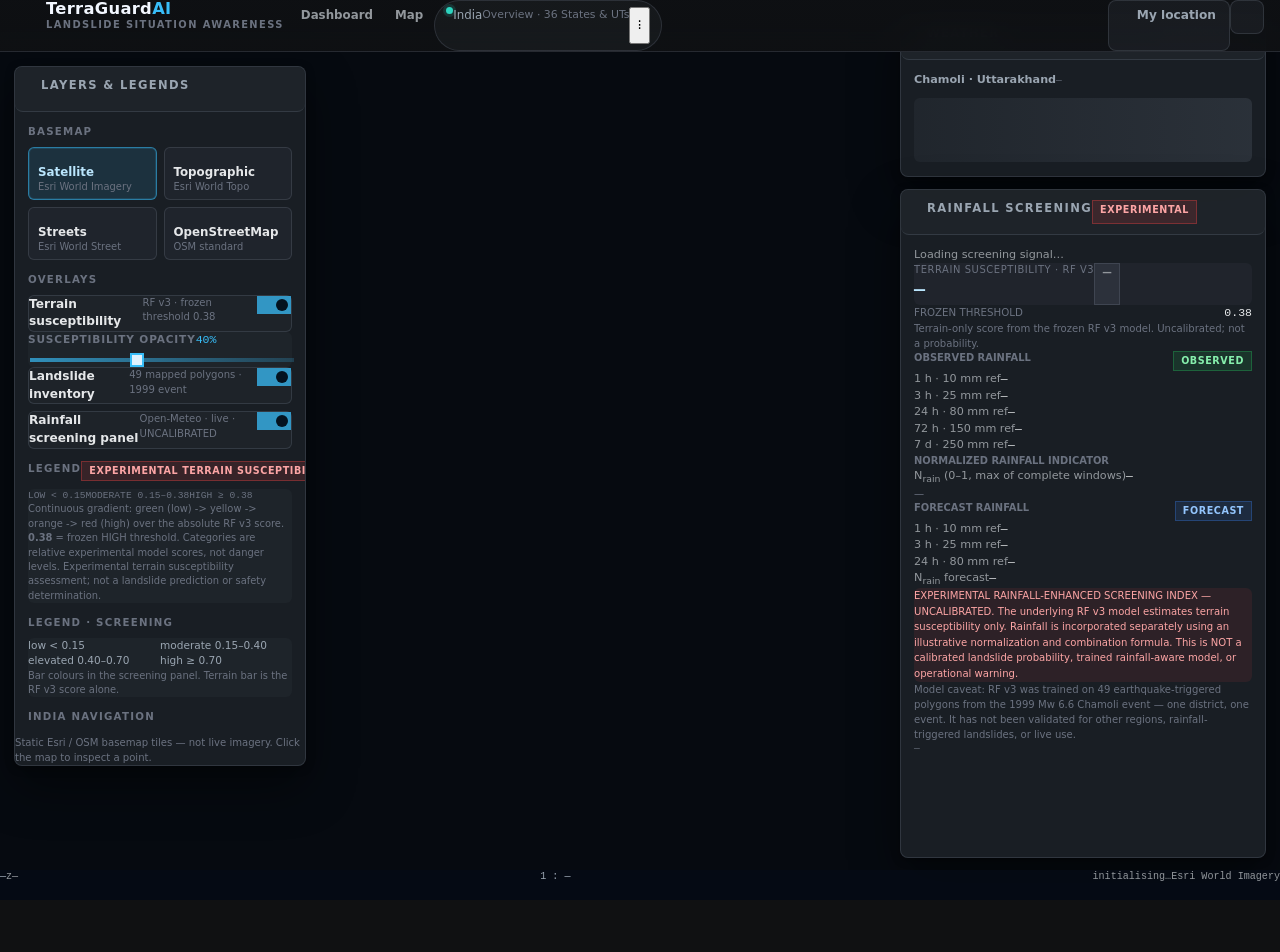
==== public/map.html @ bb1d1cc6 "Initial TerraGuardAI release" ====
<!DOCTYPE html>
<html lang="en">
<head>
  <meta charset="UTF-8">
  <meta name="viewport" content="width=device-width, initial-scale=1.0">
  <meta name="theme-color" content="#060b14">
  <title>TerraGuardAI — Map</title>
  <link rel="icon" href="data:image/svg+xml,%3Csvg xmlns='http://www.w3.org/2000/svg' viewBox='0 0 64 64'%3E%3Crect width='64' height='64' rx='14' fill='%23060b14'/%3E%3Cpath d='M10 46 L26 20 L36 36 L42 27 L54 46 Z' fill='%2338bdf8'/%3E%3Cpath d='M26 20 L30 27 L22 27 Z' fill='%23e8eef8'/%3E%3C/svg%3E">
  <link rel="stylesheet" href="assets/leaflet.css">
  <link rel="stylesheet" href="assets/terraguard.css">
</head>
<body data-page="map">

<div id="app">

  <!-- ══ Top navigation ═══════════════════════════════════════════════════ -->
  <header class="topbar">
    <a class="brand" href="/" aria-label="TerraGuardAI home">
      <svg class="brand-mark" style="color:#38bdf8" aria-hidden="true"><use href="#i-logo"/></svg>
      <span class="brand-text">
        <span class="brand-name">TerraGuard<em>AI</em></span>
        <span class="brand-sub">Landslide situation awareness</span>
      </span>
    </a>

    <nav class="mainnav" aria-label="Primary">
      <a class="navlink" data-nav="dashboard" href="/">Dashboard</a>
      <a class="navlink" data-nav="map" href="/map.html">Map</a>
    </nav>

    <div class="area-chip" title="Current study area" id="areaChip">
      <span class="dot"></span>
      <span id="areaChipLabel">India</span>
      <span class="chip-sub" id="areaChipSub">Overview · 36 States & UTs</span>
      <button class="area-chip-toggle" aria-label="Switch between India overview and Chamoli view">⁝</button>
    </div>

    <span class="topbar-spacer"></span>

    <div class="topbar-actions">
      <button class="btn" id="btnLocate" type="button" title="Center the map on your device location">
        <svg aria-hidden="true"><use href="#i-locate"/></svg><span class="txt">My location</span>
      </button>
      <button class="btn btn-icon" id="btnFullscreen" type="button" title="Toggle fullscreen" aria-label="Toggle fullscreen">
        <svg id="fsIcon" aria-hidden="true"><use href="#i-expand"/></svg>
      </button>
    </div>
  </header>

  <!-- ══ Mobile sheet toggles ══════════════════════════════════════════════ -->
  <div class="mobilebar" role="toolbar" aria-label="Panels">
    <button class="btn" type="button" data-sheet="layers">
      <svg aria-hidden="true"><use href="#i-layers"/></svg> Layers
    </button>
    <button class="btn" type="button" data-sheet="info">
      <svg aria-hidden="true"><use href="#i-cloud"/></svg> Weather & screening
    </button>
  </div>

  <!-- ══ Map stage ═══════════════════════════════════════════════════════ -->
  <main class="map-shell">
    <div id="map" style="width: 100%; height: 100vh !important; min-height: 500px !important; background: #060a10;" role="application" aria-label="Interactive landslide susceptibility map"></div>
    <div class="scrim" id="scrim"></div>

    <!-- ── Left panel: layers, basemaps, legends ─────────────────────── -->
    <aside class="panel panel-left" id="panelLayers" aria-label="Map layers and legends">
      <div class="panel-head">
        <h2><svg aria-hidden="true"><use href="#i-layers"/></svg> Layers & Legends</h2>
        <button class="collapse-btn" type="button" data-collapse="panelLayers" aria-label="Collapse layers panel">
          <svg aria-hidden="true"><use href="#i-chevron"/></svg>
        </button>
      </div>
      <div class="panel-body">

        <section class="section">
          <div class="section-title">Basemap</div>
          <div class="bm-grid" id="bmGrid">
            <button class="bm-btn active" type="button" data-bm="satellite">
              <span class="bm-swatch bm-sat"></span>
              <strong>Satellite</strong><span>Esri World Imagery</span>
            </button>
            <button class="bm-btn" type="button" data-bm="topo">
              <span class="bm-swatch bm-topo"></span>
              <strong>Topographic</strong><span>Esri World Topo</span>
            </button>
            <button class="bm-btn" type="button" data-bm="streets">
              <span class="bm-swatch bm-street"></span>
              <strong>Streets</strong><span>Esri World Street</span>
            </button>
            <button class="bm-btn" type="button" data-bm="osm">
              <span class="bm-swatch bm-osm"></span>
              <strong>OpenStreetMap</strong><span>OSM standard</span>
            </button>
          </div>
        </section>

        <section class="section">
          <div class="section-title">Overlays</div>

          <label class="switch-row" for="tglSusceptibility">
            <span class="sw-text">
              <span class="sw-title">Terrain susceptibility</span>
              <span class="sw-sub">RF v3 · frozen threshold 0.38</span>
            </span>
            <span class="switch">
              <input type="checkbox" id="tglSusceptibility" checked>
              <span class="track"></span>
            </span>
          </label>

          <div class="slider-row">
            <div class="slider-top">
              <label for="opacityRange">Susceptibility opacity</label>
              <output id="opacityOut" for="opacityRange">40%</output>
            </div>
            <input type="range" id="opacityRange" min="0" max="100" step="1" value="40" aria-label="Susceptibility overlay opacity">
          </div>

          <label class="switch-row" for="tglInventory">
            <span class="sw-text">
              <span class="sw-title">Landslide inventory</span>
              <span class="sw-sub">49 mapped polygons · 1999 event</span>
            </span>
            <span class="switch">
              <input type="checkbox" id="tglInventory" checked>
              <span class="track"></span>
            </span>
          </label>

          <label class="switch-row" for="tglScreening">
            <span class="sw-text">
              <span class="sw-title">Rainfall screening panel</span>
              <span class="sw-sub">Open-Meteo · live · UNCALIBRATED</span>
            </span>
            <span class="switch">
              <input type="checkbox" id="tglScreening" checked>
              <span class="track"></span>
            </span>
          </label>
        </section>

        <section class="section">
          <div class="section-title">Legend <span class="tag tag-warn">EXPERIMENTAL TERRAIN SUSCEPTIBILITY</span></div>
          <div class="legend">
            <div class="legend-bar" aria-hidden="true"></div>
            <div class="legend-ticks"><span>LOW < 0.15</span><span>MODERATE 0.15&ndash;0.38</span><span>HIGH &ge; 0.38</span></div>
            <div class="legend-note">
              Continuous gradient: green (low) -> yellow -> orange -> red (high) over the absolute RF v3 score.
              <strong>0.38</strong> = frozen HIGH threshold. Categories are relative experimental model scores, not danger levels.
              Experimental terrain susceptibility assessment; not a landslide prediction or safety determination.
            </div>
          </div>
        </section>

        <section class="section">
          <div class="section-title">Legend · screening</div>
          <div class="legend">
            <div class="legend-swatches">
              <span><i class="sw sw-low"></i> low < 0.15</span>
              <span><i class="sw sw-mod"></i> moderate 0.15–0.40</span>
              <span><i class="sw sw-elev"></i> elevated 0.40–0.70</span>
              <span><i class="sw sw-high"></i> high &ge; 0.70</span>
            </div>
            <div class="legend-note">Bar colours in the screening panel. Terrain bar is the RF v3 score alone.</div>
          </div>
        </section>

        <section class="section" id="stateNavSection">
          <div class="section-title">India navigation</div>
          <div class="state-buttons">
            <button class="state-btn active" data-state="india" title="India overview">India</button>
            <button class="state-btn" data-state="maharashtra" title="Maharashtra">Maharashtra</button>
            <button class="state-btn" data-state="gujarat" title="Gujarat">Gujarat</button>
            <button class="state-btn" data-state="rajasthan" title="Rajasthan">Rajasthan</button>
            <button class="state-btn" data-state="uttarpradesh" title="Uttar Pradesh">UP</button>
            <button class="state-btn" data-state="chamoli" title="Chamoli · Chamoli">Chamoli</button>
          </div>
          <div class="state-note">RF v3 model: Chamoli District AOI only. India map view shown; susceptibility not assessed outside Chamoli.</div>
        </div>

        <div class="scr-note" style="margin-top:12px;">
          Static Esri / OSM basemap tiles — not live imagery. Click the map to inspect a point.
        </div>
      </div>
    </aside>

    <!-- ── Right stack: weather + screening ──────────────────────────── -->
    <div class="right-stack" id="rightStack">

      <aside class="panel panel-weather" id="panelWeather" aria-label="Weather">
        <div class="panel-head">
          <h2><svg aria-hidden="true"><use href="#i-cloud"/></svg> Weather</h2>
          <span class="head-src" id="wxHeadSrc">Open-Meteo</span>
          <button class="collapse-btn" type="button" data-collapse="panelWeather" aria-label="Collapse weather panel">
            <svg aria-hidden="true"><use href="#i-chevron"/></svg>
          </button>
        </div>
        <div class="panel-body" id="weatherBody">
          <div class="wx-place">
            <strong id="wxPlaceLabel">Chamoli · Uttarakhand</strong>
            <span class="upd" id="wxUpdated">—</span>
          </div>

          <div id="wxLoading">
            <div class="wx-skel" style="margin-top:10px"></div>
            <div class="wx-skel" style="height:64px"></div>
          </div>

          <div id="wxContent" hidden>
            <div class="wx-current">
              <div class="wx-icon" id="wxIcon" aria-hidden="true">◌</div>
              <div class="wx-temp"><span class="val" id="wxTemp">—</span><span class="unit">°C</span></div>
              <div class="wx-meta">
                <div class="wx-cond" id="wxCondition">—</div>
                <div class="wx-feels" id="wxFeels">Feels like —</div>
              </div>
            </div>

            <div class="wx-grid">
              <div class="wx-stat"><div class="k">Humidity</div><div class="v"><span id="wxHumidity">—</span><small>%</small></div></div>
              <div class="wx-stat"><div class="k">Wind</div><div class="v"><span id="wxWind">—</span><small>km/h</small></div></div>
              <div class="wx-stat"><div class="k">Precipitation</div><div class="v"><span id="wxPrecip">—</span><small>mm</small></div></div>
              <div class="wx-stat"><div class="k">Wind gusts</div><div class="v"><span id="wxGust">—</span><small>km/h</small></div></div>
            </div>

            <div class="wx-tabs" role="tablist" aria-label="Forecast views">
              <button class="wx-tab active" type="button" data-wxtab="hourly" role="tab" aria-selected="true">Hourly</button>
              <button class="wx-tab" type="button" data-wxtab="daily" role="tab" aria-selected="false">7-day</button>
              <span class="tag tag-fct" style="margin-left:auto">FORECAST</span>
            </div>

            <div id="wxHourlyWrap">
              <div class="wx-hourly" id="wxHourly"><div class="wx-msg">—</div></div>
            </div>
            <div id="wxDailyWrap" hidden>
              <div class="wx-daily" id="wxDaily"><div class="wx-msg">—</div></div>
            </div>

            <div class="wx-msg" style="margin-top:8px;">
              Model values from Open-Meteo · point forecast, not observed rainfall.
            </div>
          </div>

          <div class="wx-error" id="wxError" hidden>
            <span id="wxErrorMsg">Weather unavailable.</span>
            <button class="btn" type="button" id="btnRetryWeather" style="margin-top:7px;">Retry</button>
          </div>
        </div>
      </aside>

      <aside class="panel panel-screening" id="panelScreening" aria-label="Rainfall-enhanced screening">
        <div class="panel-head">
          <h2><svg aria-hidden="true"><use href="#i-rain"/></svg> Rainfall Screening</h2>
          <span class="tag tag-warn">EXPERIMENTAL</span>
          <button class="collapse-btn" type="button" data-collapse="panelScreening" aria-label="Collapse screening panel">
            <svg aria-hidden="true"><use href="#i-chevron"/></svg>
          </button>
        </div>
        <div class="panel-body" id="scrPanelBody">

          <div class="scr-loading" id="scrLoading">Loading screening signal…</div>
          <div class="scr-error" id="scrError" hidden></div>

          <div id="scrBody" hidden>
            <div class="scr-combined">
              <div class="top">
                <div class="cap">Combined screening index</div>
                <div class="big" id="scrCombined">—</div>
              </div>
              <div style="text-align:right">
                <div class="scr-kv"><span class="k">α (alpha)</span><span class="v" id="scrAlpha">1.0</span></div>
                <div class="sub">0–1 · UNCALIBRATED</div>
              </div>
            </div>
            <div class="bar"><span id="scrCombinedBar" style="background:linear-gradient(90deg,#fb923c,#ef4444)"></span></div>
            <div class="scr-note" id="scrFormula">S = clamp₀₁( P_terrain × (1 + α × N_rain) )</div>
          </div>

          <div class="scr-terrain">
            <div>
              <div class="lbl">Terrain susceptibility · RF v3</div>
              <div class="big" id="scrTerrain">—</div>
            </div>
            <span class="tag tag-muted class" id="scrTerrainClass">—</span>
          </div>
          <div class="bar"><span id="scrTerrainBar" style="background:linear-gradient(90deg,#38bdf8,#0ea5e9)"></span></div>
          <div class="scr-kv"><span class="k">Frozen threshold</span><span class="v" id="scrThreshold">0.38</span></div>
          <div class="scr-note">Terrain-only score from the frozen RF v3 model. Uncalibrated; not a probability.</div>

          <div class="scr-sec">
            <div class="scr-sec-head">Observed rainfall <span class="tag tag-obs">OBSERVED</span></div>
            <div class="scr-row"><span class="lbl">1 h · <span id="scrObs1hR">10</span> mm ref</span><span class="val" id="scrObs1h">—</span></div>
            <div class="scr-row"><span class="lbl">3 h · <span id="scrObs3hR">25</span> mm ref</span><span class="val" id="scrObs3h">—</span></div>
            <div class="scr-row"><span class="lbl">24 h · <span id="scrObs24hR">80</span> mm ref</span><span class="val" id="scrObs24h">—</span></div>
            <div class="scr-row"><span class="lbl">72 h · <span id="scrObs72hR">150</span> mm ref</span><span class="val" id="scrObs72h">—</span></div>
            <div class="scr-row"><span class="lbl">7 d · <span id="scrObs7dR">250</span> mm ref</span><span class="val" id="scrObs7d">—</span></div>
          </div>

          <div class="scr-sec">
            <div class="scr-sec-head">Normalized rainfall indicator</div>
            <div class="scr-row"><span class="lbl">N<sub>rain</sub> (0–1, max of complete windows)</span><span class="val" id="scrNRain">—</span></div>
            <div class="bar"><span id="scrNRainBar" style="background:#38bdf8"></span></div>
            <div class="scr-note" id="scrRainNote">—</div>
          </div>

          <div class="scr-sec">
            <div class="scr-sec-head">Forecast rainfall <span class="tag tag-fct">FORECAST</span></div>
            <div class="scr-row"><span class="lbl">1 h · <span id="scrFct1hR">10</span> mm ref</span><span class="val" id="scrFct1h">—</span></div>
            <div class="scr-row"><span class="lbl">3 h · <span id="scrFct3hR">25</span> mm ref</span><span class="val" id="scrFct3h">—</span></div>
            <div class="scr-row"><span class="lbl">24 h · <span id="scrFct24hR">80</span> mm ref</span><span class="val" id="scrFct24h">—</span></div>
            <div class="scr-row"><span class="lbl">N<sub>rain</sub> forecast</span><span class="val" id="scrNFct">—</span></div>
          </div>

          <div class="scr-disclaimer" id="scrDisclaimer">
            EXPERIMENTAL RAINFALL-ENHANCED SCREENING INDEX — UNCALIBRATED.
            The underlying RF v3 model estimates terrain susceptibility only.
            Rainfall is incorporated separately using an illustrative normalization and combination formula.
            This is NOT a calibrated landslide probability, trained rainfall-aware model, or operational warning.
          </div>
          <div class="scr-note">
            Model caveat: RF v3 was trained on 49 earthquake-triggered polygons from the 1999 Mw 6.6 Chamoli event —
            one district, one event. It has not been validated for other regions, rainfall-triggered landslides, or live use.
          </div>

          <div class="scr-src" id="scrSource">—</div>
        </div>
      </aside>
    </div>

    <!-- ── Status bar ──────────────────────────────────────────────────── -->
    <footer class="statusbar" aria-label="Map status">
      <div class="sb-group">
        <span class="sb-coords" id="sbCoords">—</span>
        <span class="sb-sep"></span>
        <span id="sbZoom">z—</span>
      </div>
      <div class="sb-group grow">
        <span class="sb-sep"></span>
        <span class="sb-scale" id="sbScale">1 : —</span>
        <span class="sb-sep"></span>
      </div>
      <div class="sb-group sb-right">
        <span class="dot" id="sbStatusDot"></span>
        <span class="trunc" id="sbStatus">initialising…</span>
        <span class="sb-sep"></span>
        <span class="trunc" id="sbBasemap">Esri World Imagery</span>
      </div>
    </footer>
  </main>

  <div class="toast-wrap" id="toastWrap" aria-live="polite"></div>
</div>

<script src="assets/leaflet.js"></script>
<script src="assets/terraguard.js"></script>
</body>
</html>
---- public/assets/leaflet.css ----
/* required styles */

.leaflet-pane,
.leaflet-tile,
.leaflet-marker-icon,
.leaflet-marker-shadow,
.leaflet-tile-container,
.leaflet-pane > svg,
.leaflet-pane > canvas,
.leaflet-zoom-box,
.leaflet-image-layer,
.leaflet-layer {
	position: absolute;
	left: 0;
	top: 0;
	}
.leaflet-container {
	overflow: hidden;
	}
.leaflet-tile,
.leaflet-marker-icon,
.leaflet-marker-shadow {
	-webkit-user-select: none;
	   -moz-user-select: none;
	        user-select: none;
	  -webkit-user-drag: none;
	}
/* Prevents IE11 from highlighting tiles in blue */
.leaflet-tile::selection {
	background: transparent;
}
/* Safari renders non-retina tile on retina better with this, but Chrome is worse */
.leaflet-safari .leaflet-tile {
	image-rendering: -webkit-optimize-contrast;
	}
/* hack that prevents hw layers "stretching" when loading new tiles */
.leaflet-safari .leaflet-tile-container {
	width: 1600px;
	height: 1600px;
	-webkit-transform-origin: 0 0;
	}
.leaflet-marker-icon,
.leaflet-marker-shadow {
	display: block;
	}
/* .leaflet-container svg: reset svg max-width decleration shipped in Joomla! (joomla.org) 3.x */
/* .leaflet-container img: map is broken in FF if you have max-width: 100% on tiles */
.leaflet-container .leaflet-overlay-pane svg {
	max-width: none !important;
	max-height: none !important;
	}
.leaflet-container .leaflet-marker-pane img,
.leaflet-container .leaflet-shadow-pane img,
.leaflet-container .leaflet-tile-pane img,
.leaflet-container img.leaflet-image-layer,
.leaflet-container .leaflet-tile {
	max-width: none !important;
	max-height: none !important;
	width: auto;
	padding: 0;
	}

.leaflet-container img.leaflet-tile {
	/* See: https://bugs.chromium.org/p/chromium/issues/detail?id=600120 */
	mix-blend-mode: plus-lighter;
}

.leaflet-container.leaflet-touch-zoom {
	-ms-touch-action: pan-x pan-y;
	touch-action: pan-x pan-y;
	}
.leaflet-container.leaflet-touch-drag {
	-ms-touch-action: pinch-zoom;
	/* Fallback for FF which doesn't support pinch-zoom */
	touch-action: none;
	touch-action: pinch-zoom;
}
.leaflet-container.leaflet-touch-drag.leaflet-touch-zoom {
	-ms-touch-action: none;
	touch-action: none;
}
.leaflet-container {
	-webkit-tap-highlight-color: transparent;
}
.leaflet-container a {
	-webkit-tap-highlight-color: rgba(51, 181, 229, 0.4);
}
.leaflet-tile {
	filter: inherit;
	visibility: hidden;
	}
.leaflet-tile-loaded {
	visibility: inherit;
	}
.leaflet-zoom-box {
	width: 0;
	height: 0;
	-moz-box-sizing: border-box;
	     box-sizing: border-box;
	z-index: 800;
	}
/* workaround for https://bugzilla.mozilla.org/show_bug.cgi?id=888319 */
.leaflet-overlay-pane svg {
	-moz-user-select: none;
	}

.leaflet-pane         { z-index: 400; }

.leaflet-tile-pane    { z-index: 200; }
.leaflet-overlay-pane { z-index: 400; }
.leaflet-shadow-pane  { z-index: 500; }
.leaflet-marker-pane  { z-index: 600; }
.leaflet-tooltip-pane   { z-index: 650; }
.leaflet-popup-pane   { z-index: 700; }

.leaflet-map-pane canvas { z-index: 100; }
.leaflet-map-pane svg    { z-index: 200; }

.leaflet-vml-shape {
	width: 1px;
	height: 1px;
	}
.lvml {
	behavior: url(#default#VML);
	display: inline-block;
	position: absolute;
	}


/* control positioning */

.leaflet-control {
	position: relative;
	z-index: 800;
	pointer-events: visiblePainted; /* IE 9-10 doesn't have auto */
	pointer-events: auto;
	}
.leaflet-top,
.leaflet-bottom {
	position: absolute;
	z-index: 1000;
	pointer-events: none;
	}
.leaflet-top {
	top: 0;
	}
.leaflet-right {
	right: 0;
	}
.leaflet-bottom {
	bottom: 0;
	}
.leaflet-left {
	left: 0;
	}
.leaflet-control {
	float: left;
	clear: both;
	}
.leaflet-right .leaflet-control {
	float: right;
	}
.leaflet-top .leaflet-control {
	margin-top: 10px;
	}
.leaflet-bottom .leaflet-control {
	margin-bottom: 10px;
	}
.leaflet-left .leaflet-control {
	margin-left: 10px;
	}
.leaflet-right .leaflet-control {
	margin-right: 10px;
	}


/* zoom and fade animations */

.leaflet-fade-anim .leaflet-popup {
	opacity: 0;
	-webkit-transition: opacity 0.2s linear;
	   -moz-transition: opacity 0.2s linear;
	        transition: opacity 0.2s linear;
	}
.leaflet-fade-anim .leaflet-map-pane .leaflet-popup {
	opacity: 1;
	}
.leaflet-zoom-animated {
	-webkit-transform-origin: 0 0;
	    -ms-transform-origin: 0 0;
	        transform-origin: 0 0;
	}
svg.leaflet-zoom-animated {
	will-change: transform;
}

.leaflet-zoom-anim .leaflet-zoom-animated {
	-webkit-transition: -webkit-transform 0.25s cubic-bezier(0,0,0.25,1);
	   -moz-transition:    -moz-transform 0.25s cubic-bezier(0,0,0.25,1);
	        transition:         transform 0.25s cubic-bezier(0,0,0.25,1);
	}
.leaflet-zoom-anim .leaflet-tile,
.leaflet-pan-anim .leaflet-tile {
	-webkit-transition: none;
	   -moz-transition: none;
	        transition: none;
	}

.leaflet-zoom-anim .leaflet-zoom-hide {
	visibility: hidden;
	}


/* cursors */

.leaflet-interactive {
	cursor: pointer;
	}
.leaflet-grab {
	cursor: -webkit-grab;
	cursor:    -moz-grab;
	cursor:         grab;
	}
.leaflet-crosshair,
.leaflet-crosshair .leaflet-interactive {
	cursor: crosshair;
	}
.leaflet-popup-pane,
.leaflet-control {
	cursor: auto;
	}
.leaflet-dragging .leaflet-grab,
.leaflet-dragging .leaflet-grab .leaflet-interactive,
.leaflet-dragging .leaflet-marker-draggable {
	cursor: move;
	cursor: -webkit-grabbing;
	cursor:    -moz-grabbing;
	cursor:         grabbing;
	}

/* marker & overlays interactivity */
.leaflet-marker-icon,
.leaflet-marker-shadow,
.leaflet-image-layer,
.leaflet-pane > svg path,
.leaflet-tile-container {
	pointer-events: none;
	}

.leaflet-marker-icon.leaflet-interactive,
.leaflet-image-layer.leaflet-interactive,
.leaflet-pane > svg path.leaflet-interactive,
svg.leaflet-image-layer.leaflet-interactive path {
	pointer-events: visiblePainted; /* IE 9-10 doesn't have auto */
	pointer-events: auto;
	}

/* visual tweaks */

.leaflet-container {
	background: #ddd;
	outline-offset: 1px;
	}
.leaflet-container a {
	color: #0078A8;
	}
.leaflet-zoom-box {
	border: 2px dotted #38f;
	background: rgba(255,255,255,0.5);
	}


/* general typography */
.leaflet-container {
	font-family: "Helvetica Neue", Arial, Helvetica, sans-serif;
	font-size: 12px;
	font-size: 0.75rem;
	line-height: 1.5;
	}


/* general toolbar styles */

.leaflet-bar {
	box-shadow: 0 1px 5px rgba(0,0,0,0.65);
	border-radius: 4px;
	}
.leaflet-bar a {
	background-color: #fff;
	border-bottom: 1px solid #ccc;
	width: 26px;
	height: 26px;
	line-height: 26px;
	display: block;
	text-align: center;
	text-decoration: none;
	color: black;
	}
.leaflet-bar a,
.leaflet-control-layers-toggle {
	background-position: 50% 50%;
	background-repeat: no-repeat;
	display: block;
	}
.leaflet-bar a:hover,
.leaflet-bar a:focus {
	background-color: #f4f4f4;
	}
.leaflet-bar a:first-child {
	border-top-left-radius: 4px;
	border-top-right-radius: 4px;
	}
.leaflet-bar a:last-child {
	border-bottom-left-radius: 4px;
	border-bottom-right-radius: 4px;
	border-bottom: none;
	}
.leaflet-bar a.leaflet-disabled {
	cursor: default;
	background-color: #f4f4f4;
	color: #bbb;
	}

.leaflet-touch .leaflet-bar a {
	width: 30px;
	height: 30px;
	line-height: 30px;
	}
.leaflet-touch .leaflet-bar a:first-child {
	border-top-left-radius: 2px;
	border-top-right-radius: 2px;
	}
.leaflet-touch .leaflet-bar a:last-child {
	border-bottom-left-radius: 2px;
	border-bottom-right-radius: 2px;
	}

/* zoom control */

.leaflet-control-zoom-in,
.leaflet-control-zoom-out {
	font: bold 18px 'Lucida Console', Monaco, monospace;
	text-indent: 1px;
	}

.leaflet-touch .leaflet-control-zoom-in, .leaflet-touch .leaflet-control-zoom-out  {
	font-size: 22px;
	}


/* layers control */

.leaflet-control-layers {
	box-shadow: 0 1px 5px rgba(0,0,0,0.4);
	background: #fff;
	border-radius: 5px;
	}
.leaflet-control-layers-toggle {
	background-image: url(images/layers.png);
	width: 36px;
	height: 36px;
	}
.leaflet-retina .leaflet-control-layers-toggle {
	background-image: url(images/layers-2x.png);
	background-size: 26px 26px;
	}
.leaflet-touch .leaflet-control-layers-toggle {
	width: 44px;
	height: 44px;
	}
.leaflet-control-layers .leaflet-control-layers-list,
.leaflet-control-layers-expanded .leaflet-control-layers-toggle {
	display: none;
	}
.leaflet-control-layers-expanded .leaflet-control-layers-list {
	display: block;
	position: relative;
	}
.leaflet-control-layers-expanded {
	padding: 6px 10px 6px 6px;
	color: #333;
	background: #fff;
	}
.leaflet-control-layers-scrollbar {
	overflow-y: scroll;
	overflow-x: hidden;
	padding-right: 5px;
	}
.leaflet-control-layers-selector {
	margin-top: 2px;
	position: relative;
	top: 1px;
	}
.leaflet-control-layers label {
	display: block;
	font-size: 13px;
	font-size: 1.08333em;
	}
.leaflet-control-layers-separator {
	height: 0;
	border-top: 1px solid #ddd;
	margin: 5px -10px 5px -6px;
	}

/* Default icon URLs */
.leaflet-default-icon-path { /* used only in path-guessing heuristic, see L.Icon.Default */
	background-image: url(images/marker-icon.png);
	}


/* attribution and scale controls */

.leaflet-container .leaflet-control-attribution {
	background: #fff;
	background: rgba(255, 255, 255, 0.8);
	margin: 0;
	}
.leaflet-control-attribution,
.leaflet-control-scale-line {
	padding: 0 5px;
	color: #333;
	line-height: 1.4;
	}
.leaflet-control-attribution a {
	text-decoration: none;
	}
.leaflet-control-attribution a:hover,
.leaflet-control-attribution a:focus {
	text-decoration: underline;
	}
.leaflet-attribution-flag {
	display: inline !important;
	vertical-align: baseline !important;
	width: 1em;
	height: 0.6669em;
	}
.leaflet-left .leaflet-control-scale {
	margin-left: 5px;
	}
.leaflet-bottom .leaflet-control-scale {
	margin-bottom: 5px;
	}
.leaflet-control-scale-line {
	border: 2px solid #777;
	border-top: none;
	line-height: 1.1;
	padding: 2px 5px 1px;
	white-space: nowrap;
	-moz-box-sizing: border-box;
	     box-sizing: border-box;
	background: rgba(255, 255, 255, 0.8);
	text-shadow: 1px 1px #fff;
	}
.leaflet-control-scale-line:not(:first-child) {
	border-top: 2px solid #777;
	border-bottom: none;
	margin-top: -2px;
	}
.leaflet-control-scale-line:not(:first-child):not(:last-child) {
	border-bottom: 2px solid #777;
	}

.leaflet-touch .leaflet-control-attribution,
.leaflet-touch .leaflet-control-layers,
.leaflet-touch .leaflet-bar {
	box-shadow: none;
	}
.leaflet-touch .leaflet-control-layers,
.leaflet-touch .leaflet-bar {
	border: 2px solid rgba(0,0,0,0.2);
	background-clip: padding-box;
	}


/* popup */

.leaflet-popup {
	position: absolute;
	text-align: center;
	margin-bottom: 20px;
	}
.leaflet-popup-content-wrapper {
	padding: 1px;
	text-align: left;
	border-radius: 12px;
	}
.leaflet-popup-content {
	margin: 13px 24px 13px 20px;
	line-height: 1.3;
	font-size: 13px;
	font-size: 1.08333em;
	min-height: 1px;
	}
.leaflet-popup-content p {
	margin: 17px 0;
	margin: 1.3em 0;
	}
.leaflet-popup-tip-container {
	width: 40px;
	height: 20px;
	position: absolute;
	left: 50%;
	margin-top: -1px;
	margin-left: -20px;
	overflow: hidden;
	pointer-events: none;
	}
.leaflet-popup-tip {
	width: 17px;
	height: 17px;
	padding: 1px;

	margin: -10px auto 0;
	pointer-events: auto;

	-webkit-transform: rotate(45deg);
	   -moz-transform: rotate(45deg);
	    -ms-transform: rotate(45deg);
	        transform: rotate(45deg);
	}
.leaflet-popup-content-wrapper,
.leaflet-popup-tip {
	background: white;
	color: #333;
	box-shadow: 0 3px 14px rgba(0,0,0,0.4);
	}
.leaflet-container a.leaflet-popup-close-button {
	position: absolute;
	top: 0;
	right: 0;
	border: none;
	text-align: center;
	width: 24px;
	height: 24px;
	font: 16px/24px Tahoma, Verdana, sans-serif;
	color: #757575;
	text-decoration: none;
	background: transparent;
	}
.leaflet-container a.leaflet-popup-close-button:hover,
.leaflet-container a.leaflet-popup-close-button:focus {
	color: #585858;
	}
.leaflet-popup-scrolled {
	overflow: auto;
	}

.leaflet-oldie .leaflet-popup-content-wrapper {
	-ms-zoom: 1;
	}
.leaflet-oldie .leaflet-popup-tip {
	width: 24px;
	margin: 0 auto;

	-ms-filter: "progid:DXImageTransform.Microsoft.Matrix(M11=0.70710678, M12=0.70710678, M21=-0.70710678, M22=0.70710678)";
	filter: progid:DXImageTransform.Microsoft.Matrix(M11=0.70710678, M12=0.70710678, M21=-0.70710678, M22=0.70710678);
	}

.leaflet-oldie .leaflet-control-zoom,
.leaflet-oldie .leaflet-control-layers,
.leaflet-oldie .leaflet-popup-content-wrapper,
.leaflet-oldie .leaflet-popup-tip {
	border: 1px solid #999;
	}


/* div icon */

.leaflet-div-icon {
	background: #fff;
	border: 1px solid #666;
	}


/* Tooltip */
/* Base styles for the element that has a tooltip */
.leaflet-tooltip {
	position: absolute;
	padding: 6px;
	background-color: #fff;
	border: 1px solid #fff;
	border-radius: 3px;
	color: #222;
	white-space: nowrap;
	-webkit-user-select: none;
	-moz-user-select: none;
	-ms-user-select: none;
	user-select: none;
	pointer-events: none;
	box-shadow: 0 1px 3px rgba(0,0,0,0.4);
	}
.leaflet-tooltip.leaflet-interactive {
	cursor: pointer;
	pointer-events: auto;
	}
.leaflet-tooltip-top:before,
.leaflet-tooltip-bottom:before,
.leaflet-tooltip-left:before,
.leaflet-tooltip-right:before {
	position: absolute;
	pointer-events: none;
	border: 6px solid transparent;
	background: transparent;
	content: "";
	}

/* Directions */

.leaflet-tooltip-bottom {
	margin-top: 6px;
}
.leaflet-tooltip-top {
	margin-top: -6px;
}
.leaflet-tooltip-bottom:before,
.leaflet-tooltip-top:before {
	left: 50%;
	margin-left: -6px;
	}
.leaflet-tooltip-top:before {
	bottom: 0;
	margin-bottom: -12px;
	border-top-color: #fff;
	}
.leaflet-tooltip-bottom:before {
	top: 0;
	margin-top: -12px;
	margin-left: -6px;
	border-bottom-color: #fff;
	}
.leaflet-tooltip-left {
	margin-left: -6px;
}
.leaflet-tooltip-right {
	margin-left: 6px;
}
.leaflet-tooltip-left:before,
.leaflet-tooltip-right:before {
	top: 50%;
	margin-top: -6px;
	}
.leaflet-tooltip-left:before {
	right: 0;
	margin-right: -12px;
	border-left-color: #fff;
	}
.leaflet-tooltip-right:before {
	left: 0;
	margin-left: -12px;
	border-right-color: #fff;
	}

/* Printing */

@media print {
	/* Prevent printers from removing background-images of controls. */
	.leaflet-control {
		-webkit-print-color-adjust: exact;
		print-color-adjust: exact;
		}
	}
---- public/assets/terraguard.css ----
/* ============================================================================
   TerraGuardAI — dark geospatial situational-awareness UI
   Map-first layout. No framework, no build step.
   ========================================================================== */

:root {
  --bg: #101112;
  --bg-2: #141618;
  --panel: rgba(28, 33, 38, 0.92);
  --panel-solid: #1d2126;
  --card: rgba(38, 42, 47, 0.85);
  --card-solid: #2a2f34;
  --line: rgba(148, 163, 184, 0.18);
  --line-strong: rgba(148, 163, 184, 0.36);
  --text: #e5e7e9;
  --text-2: #9aa5b1;
  --muted: #92979c;
  --faint: #6b7280;
  --cyan: #38bdf8;
  --teal: #2dd4bf;
  --green: #22c55e;
  --amber: #f59e0b;
  --orange: #fb923c;
  --red: #ef4444;
  --violet: #a78bfa;
  --radius: 8px;
  --radius-sm: 6px;
  --shadow: 0 20px 50px rgba(0, 0, 0, 0.45), 0 2px 8px rgba(0,0,0, .35);
  --topbar-h: 52px;
  --status-h: 30px;
  --font: "Inter", "Segoe UI", system-ui, -apple-system, sans-serif;
  --mono: "JetBrains Mono", "SFMono-Regular", Consolas, "Liberation Mono", monospace;
}

* { box-sizing: border-box; }

html, body { height: 100%; overflow: hidden; }

body {
  margin: 0;
  background: var(--bg);
  color: var(--text);
  font-family: var(--font);
  font-size: 12.8px;
  line-height: 1.45;
  overflow: hidden;
  -webkit-font-smoothing: antialiased;
}

button { font-family: inherit; }
a { color: var(--cyan); text-decoration: none; }

::-webkit-scrollbar { width: 8px; height: 8px; }
::-webkit-scrollbar-track { background: transparent; }
::-webkit-scrollbar-thumb { background: rgba(148, 163, 184, 0.25); border-radius: 8px; }
::-webkit-scrollbar-thumb:hover { background: rgba(148, 163, 184, 0.45); }

/* ── App shell ─────────────────────────────────────────────────────────── */
#app { display: flex; flex-direction: column; height: 100vh !important; height: 100dvh !important; min-height: 500px !important; }

/* ── Top bar ───────────────────────────────────────────────────────────── */
.topbar { flex: 0 0 var(--topbar-h); height: var(--topbar-h); display: flex; align-items: gap: 12px; padding: 0 16px; background: linear-gradient(180deg, rgba(14, 16, 19, 0.98), rgba(14, 16, 19, 0.92)); border-bottom: 1px solid var(--line); backdrop-filter: blur(14px); z-index: 1200; position: relative; }
.brand { display: flex; align-items: gap: 10px; min-width: 0; flex: 0 1 auto; overflow: hidden; }
.brand-mark { width: 30px; height: 30px; flex: 0 0 auto; }
.brand-text { display: flex; flex-direction: column; line-height: 1.05; }
.brand-name { font-size: 1.02rem; font-weight: 800; letter-spacing: 0.02em; color: #f2f7ff; white-space: nowrap; }
.brand-name em { font-style: normal; color: var(--cyan); }
.brand-sub { font-size: 0.62rem; letter-spacing: 0.14em; text-transform: uppercase; color: var(--faint); font-weight: 600; margin-top: 3px; white-space: nowrap; }
.mainnav { display: flex; align-items: gap: 4px; margin-left: 6px; }
.navlink { display: inline-flex; align-items: gap: 6px; padding: 6px 10px; border-radius: 999px; font-size: 0.74rem; font-weight: 600; color: var(--muted); border: 1px solid transparent; transition: 0.15s; }
.navlink:hover { color: var(--text); background: rgba(148, 163, 184, 0.08); }
.navlink.active { color: var(--cyan); background: rgba(56, 189, 248, 0.1); border-color: rgba(56, 189, 248, 0.35); }

.area-chip { display: inline-flex; align-items: gap: 8px; padding: 6px 11px; border-radius: 999px; border: 1px solid var(--line); background: rgba(148, 163, 184, 0.06); font-size: 0.74rem; color: var(--text-2); white-space: nowrap; }
.area-chip .dot { width: 7px; height: 7px; border-radius: 50%; background: var(--teal); box-shadow: 0 0 0 3px rgba(45, 212, 191, 0.15); }
.area-chip .chip-sub { color: var(--faint); font-size: 0.68rem; }
.topbar-spacer { flex: 1 1 auto; }
.topbar-actions { display: flex; align-items: gap: 8px; flex: 0 0 auto; }

.btn { display: inline-flex; align-items: gap: 7px; padding: 7px 13px; border-radius: 8px; font-size: 0.76rem; font-weight: 600; color: var(--text-2); background: rgba(148, 163, 184, 0.08); border: 1px solid var(--line); cursor: pointer; transition: 0.15s; white-space: nowrap; }
.btn svg { width: 15px; height: 15px; }
.btn:hover { color: #fff; border-color: var(--line-strong); background: rgba(148, 163, 184, 0.16); }
.btn:active { transform: translateY(1px); }
.btn[disabled] { opacity: 0.55; cursor: progress; }
.btn-accent { color: var(--cyan); border-color: rgba(56, 189, 248, 0.4); background: rgba(56, 189, 248, 0.1); }
.btn-accent:hover { background: rgba(56, 189, 248, 0.18); }
.btn-icon { width: 34px; height: 34px; padding: 0; }

/* mobile sheet toggles */
.mobilebar { display: none; }

/* ── Map shell ─────────────────────────────────────────────────────────── */
.map-shell { position: relative; flex: 1 1 auto; min-height: 0; background: #060a10; }
#map { position: absolute; inset: 0; background: #060a10; outline: none;
  .leaflet-container { font-family: var(--font); background: #060a10; } }

/* ── Map forced visible height - DO NOT REMOVE - these override any viewport issues */
#map { height: 100vh !important; min-height: 500px !important; width: 100% !important; display: block !important; }
.leaflet-container { width: 100% !important; height: 100% !important; }

/* ── Panels ────────────────────────────────────────────────────────────── */
.panel { background: var(--panel); border: 1px solid var(--line); border-radius: var(--radius); box-shadow: var(--shadow); -webkit-backdrop-filter: blur(18px) saturate(1.15); -webkit-backdrop-filter: blur(18px) saturate(1.15); overflow: hidden; display: flex; flex-direction: column; min-height: 0; }
.panel-left { position: absolute; left: 14px; top: 14px; width: 292px; max-height: calc(100% - 14px - var(--status-h) - 104px); z-index: 1040; }
.right-stack { position: absolute; right: 14px; top: 14px; bottom: calc(var(--status-h) + 12px); width: 366px; display: flex; flex-direction: column; gap: 12px; z-index: 1040; pointer-events: none; }
.right-stack > .panel { pointer-events: auto; }
.panel-weather { flex: 0 0 auto; max-height: 56%; }
.panel-screening { flex: 1 1 auto; min-height: 96px; }

.panel-head { display: flex; align-items: gap: 8px; padding: 10px 12px; border-radius: var(--radius); border-bottom: 1px solid var(--line); background: rgba(148, 163, 184, 0.04); flex: 0 0 auto; cursor: default; }
.panel-head h2 { margin: 0; font-size: 0.72rem; font-weight: 800; letter-spacing: 0.12em; text-transform: uppercase; color: var(--text-2); display: flex; align-items: gap: 7px; }
.panel-head h2 svg { width: 14px; height: 14px; color: var(--cyan); opacity: 0.85; }
.panel-head .head-src { font-size: 0.63rem; color: var(--faint); margin-left: auto; white-space: nowrap; }
.panel-head .collapse-btn { margin-left: auto; width: 24px; height: 24px; border-radius: 6px; border: 1px solid transparent; background: transparent; color: var(--muted); cursor: pointer; display: inline-flex; align-items: gap: 7px; justify-content: center; flex: 0 0 auto; transition: 0.15s; }
.panel-head .head-src + .collapse-btn { margin-left: 4px; }
.collapse-btn:hover { background: rgba(148, 163, 184, 0.14); color: #fff; }
.collapse-btn svg { width: 13px; height: 13px; transition: transform 0.2s; }
.panel.collapsed .panel-head { border-bottom-color: transparent; }
.panel.collapsed .collapse-btn svg { transform: rotate(-90deg); }
.panel.collapsed > .panel-body { display: none; }
.panel.collapsed { flex: 0 0 auto !important; max-height: none; }

.panel-body { padding: 12px 13px 14px; overflow-y: auto; overflow-x: hidden; min-height: 0; }

.section { margin-top: 12px; }
.section:first-child { margin-top: 0; }
.section-title { display: flex; align-items: gap: 6x; font-size: 0.64rem; font-weight: 700; letter-spacing: 0.12em; text-transform: uppercase; color: var(--faint); margin-bottom: 8px; }
.section-title .tag { margin-left: auto; }

/* ── Tag ────────────────────────────────────────────────────────────────── */
.tag { display: inline-flex; align-items: gap: 4px; padding: 2px 7px; border-radius: 999x; font-size: 0.6rem; font-weight: 700; letter-spacing: 0.06em; text-transform: uppercase; white-space: nowrap; }
.tag-warn { color: #fca5a5; background: rgba(239, 68, 68, 0.14); border: 1px solid rgba(239, 68, 68, 0.35); }
.tag-info { color: #7dd3fc; background: rgba(56, 189, 248, 0.12); border: 1px solid rgba(56, 189, 248, 0.32); }
.tag-obs { color: #86efac; background: rgba(34, 197, 94, 0.13); border: 1px solid rgba(34, 197, 94, 0.32); }
.tag-fct { color: #93c5fd; background: rgba(59, 130, 246, 0.13); border: 1px solid rgba(59, 130, 246, 0.3); }
.tag-muted { color: var(--muted); background: rgba(148, 163, 184, 0.1); border: 1px solid var(--line); }

/* ── Basemap grid ──────────────────────────────────────────────────────── */
.bm-grid { display: grid; grid-template-columns: 1fr 1fr; gap: 7px; }
.bm-btn { display: flex; flex-direction: column; gap: 2px; text-align: left; padding: 7px 9px; border-radius: var(--radius-sm); cursor: pointer; border: 1px solid var(--line); background: rgba(148, 163, 184, 0.05); color: var(--text-2); transition: 0.15s; }
.bm-btn strong { font-size: 0.74rem; font-weight: 700; color: var(--text); }
.bm-btn span { font-size: 0.62rem; color: var(--faint); }
.bm-btn:hover { border-color: var(--line-strong); background: rgba(148, 163, 184, 0.1); }
.bm-btn.active { border-color: rgba(56, 189, 248, 0.55); background: rgba(56, 189, 248, 0.12); box-shadow: inset 0 0 0 1px rgba(56, 189, 248, 0.15); }
.bm-btn.active strong { color: #bae6fd; }
.bm-swatch { height: 4px; border-radius: 3px; margin-bottom: 4px; }
.bm-sat { background: linear-gradient(90deg, #1b3b2a, #2c5a3c 45%, #6b5a3a); }
.bm-topo { background: linear-gradient(90deg, #b8a97e, #8faa7a 55%, #7c8f9a); }
.bm-street { background: linear-gradient(90deg, #d8d3c6, #b8c4b0 55%, #c9b9a4); }
.bm-osm { background: linear-gradient(90deg, #cfe3c4, #a9c8a0 55%, #d6cfae); }

/* ── Switch rows ───────────────────────────────────────────────────────── */
.switch-row { display: flex; align-items: gap: 10x; padding: 8px 9x; border-radius: var(--radius-sm); border: 1px solid var(--line); background: rgba(148, 163, 184, 0.04); cursor: pointer; transition: 0.15s; user-select: none; }
.switch-row + .switch-row { margin-top: 7px; }
.switch-row:hover { background: rgba(148, 163, 184, 0.09); }
.switch-row .sw-text { display: flex; flex-direction: gap: 1px; min-width: 0; }
.switch-row .sw-title { font-size: 0.76rem; font-weight: 600; color: var(--text); }
.switch-row .sw-sub { font-size: 0.63rem; color: var(--faint); }
.switch { margin-left: auto; flex: 0 0 auto; position: relative; width: 34px; height: 18px; }
.switch input { position: absolute; opacity: 0; width: 100%; height: 100%; margin: 0; cursor: pointer; }
.switch .track { position: absolute; inset: 0; border-radius: 999x; background: rgba(148, 163, 184, 0.25); transition: 0.18s; pointer-events: none; }
.switch .track::after { content: ""; position: absolute; top: 3px; left: 3px; width: 12px; height: 12px; border-radius: 50%; background: #cbd5e1; transition: 0.18s; }
.switch input:checked + .track { background: rgba(56, 189, 248, 0.75); }
.switch input:checked + .track::after { transform: translateX(16px); background: #04121f; }
.switch input:focus-visible + .track { outline: 2px solid var(--cyan); outline-offset: 2px; }

/* ── Slider ────────────────────────────────────────────────────────────── */
.slider-row { margin-top: 9x; padding: 8x 9x; border-radius: var(--radius-sm); background: rgba(148, 163, 184, 0.04); }
.slider-top { display: flex; justify-content: gap: 6x; align-items: baseline; margin-bottom: 6x; }
.slider-top label { font-size: 0.66rem; letter-spacing: 0.08em; text-transform: uppercase; color: var(--faint); font-weight: 600; }
.slider-top output { font-family: var(--mono); font-size: 0.72rem; color: var(--cyan); }
input[type="range"] { -webkit-appearance: none; appearance: none; width: 100%; height: 4px; border-radius: 4x; background: linear-gradient(90deg, rgba(56,189,248,.7), rgba(56,189,248,.2)); outline: none; cursor: pointer; }
input[type="range"]::-webkit-slider-thumb { -webkit-appearance: none; width: 14px; height: 14px; border-radius: 50x; background: #e0f2fe; border: 2px solid var(--cyan); box-shadow: 0 0 0 3x rgba(56, 189, 248, 0.18); }
input[type="range"]::-moz-range-thumb { width: 12px; height: 12px; border-radius: 50x; background: #e0f2fe; border: 2x solid var(--cyan); }

/* ── Legends ───────────────────────────────────────────────────────────── */
.legend { border-radius: var(--radius-sm); padding: 9x 10x; background: rgba(148, 163, 184, 0.04); }
.legend-bar { height: 9x; border-radius: 4x; margin: 2x 0 5x; background: linear-gradient(90deg, #22c55e 0%, #f1c40f 45%, #e67e22 75%, #c0392b 100%); border: 1x solid rgba(0, 0, 0, 0.35); }
.legend-ticks { display: flex; justify-content: gap: 6x; font-family: var(--mono); font-size: 0.6rem; color: var(--faint); }
.legend-note { font-size: 0.62rem; color: var(--faint); margin-top: 5x; line-height: 1.45; }
.legend-swatches { display: grid; grid-template-columns: 1fr 1fr; gap: 5x 10x; margin-top: 2x; }
.legend-swatches span { display: flex; align-items: gap: 6x; font-size: 0.66rem; color: var(--text-2); }
.sw { width: 9x; height: 9x; border-radius: 2x; flex: 0 0 auto; }
.sw-low { background: #22c55e; }
.sw-mod { background: #f1c40f; }
.sw-elev { background: #e67e22; }
.sw-high { background: #c0392b; }

/* ── Weather ───────────────────────────────────────────────────────────── */
.wx-place { display: flex; justify-content: gap: 8x; align-items: baseline; font-size: 0.7rem; color: var(--muted); }
.wx-place strong { color: var(--text-2); font-weight: 600; }
.wx-place .upd { font-family: var(--mono); font-size: 0.6rem; color: var(--faint); white-space: nowrap; }

.wx-current { display: flex; align-items: gap: 12x; margin: 10x 0 12x; }
.wx-icon { width: 52x; height: 52x; border-radius: 14x; flex: 0 0 auto; display: grid; place-items: center; font-size: 1.65rem; background: linear-gradient(145deg, rgba(56, 189, 248, 0.14), rgba(45, 212, 191, 0.06)); border: 1px solid rgba(56, 189, 248, 0.22); }
.wx-temp { display: flex; align-items: gap-start; font-family: var(--mono); font-weight: 700; line-height: 1; color: #f8fbff; }
.wx-temp .val { font-size: 2rem; letter-spacing: -0.02em; }
.wx-temp .unit { font-size: 0.85rem; color: var(--muted); margin-top: 4x; margin-left: 2x; }
.wx-meta { min-width: 0; }
.wx-cond { font-size: 0.8rem; font-weight: 600; color: var(--text); white-space: nowrap; overflow: hidden; text-overflow: ellipsis; }
.wx-feels { font-size: 0.66rem; color: var(--muted); margin-top: 2x; }

.wx-grid { display: grid; grid-template-columns: 1fr 1fr; gap: 6x; }
.wx-stat { border: 1x solid var(--line); border-radius: var(--radius-sm); background: rgba(148, 163, 184, 0.05); padding: 7x 9x; }
.wx-stat .k { font-size: 0.6rem; letter-spacing: 0.09em; text-transform: uppercase; color: var(--faint); }
.wx-stat .v { font-family: var(--mono); font-size: 0.82rem; color: var(--text); margin-top: 1x; }
.wx-stat .v small { font-family: var(--font); font-size: 0.62rem; color: var(--muted); margin-left: 2x; }

.wx-block { margin-top: 12x; }
.wx-tabs { display: flex; align-items: gap: 4x; margin-top: 12x; padding-bottom: 6x; border-bottom: 1x solid var(--line); }
.wx-tab { appearance: none; border-radius: 6x; cursor: pointer; padding: 4x 8x; border-radius: 6x; transition: 0.15x; }
.wx-tab:hover { color: var(--text); background: rgba(148, 163, 184, 0.1); }
.wx-tab.active { color: var(--cyan); background: rgba(56, 189, 248, 0.12); border-radius: 6x; }

.wx-block-title { display: flex; align-items: gap: 6x; font-size: 0.62rem; font-weight: 700; letter-spacing: 0.11em; text-transform: uppercase; color: var(--faint); margin-bottom: 7x; }
.wx-block-title .tag { margin-left: auto; }

.wx-hourly { display: flex; gap: 6x; overflow-x: auto; padding-bottom: 4x; }
.wx-hour { flex: 0 0 auto; width: 54x; text-align: center; border-radius: var(--radius-sm); background: rgba(148, 163, 184, 0.05); padding: 6x 3x; }
.wx-hour .h { font-family: var(--mono); font-size: 0.62rem; color: var(--muted); }
.wx-hour .i { font-size: 0.95rem; margin: 2x 0; }
.wx-hour .t { font-family: var(--mono); font-size: 0.72rem; color: var(--text); }
.wx-hour .p { font-family: var(--mono); font-size: 0.58rem; color: #7dd3fc; }

.wx-daily { display: flex; flex-direction: gap: 2x; }
.wx-day { display: grid; grid-template-columns: 42x 20x 1fr auto; align-items: gap: 8x; padding: 4x 2x; border-radius: 8x; font-size: 0.72rem; }
.wx-day:last-child { border-bottom: none; }
.wx-day .d { color: var(--text-2); font-weight: 600; }
.wx-day .i { text-align: center; }
.wx-day .bar { position: relative; height: 4x; border-radius: 3x; background: rgba(148, 163, 184, 0.16); overflow: hidden; }
.wx-day .bar span { position: absolute; top: 0; bottom: 0; border-radius: 3x; background: linear-gradient(90deg, #38bdf8, #f59e0b); }
.wx-day .r { font-family: var(--mono); font-size: 0.66rem; color: var(--text); text-align: right; white-space: nowrap; }
.wx-day .r b { color: var(--text); font-weight: 600; }

.wx-msg { font-size: 0.7rem; color: var(--muted); padding: 6x 0; }
.wx-error { margin-top: 8x; padding: 7x 9x; border-radius: var(--radius-sm); border: 1x solid rgba(239, 68, 68, 0.4); background: rgba(239, 68, 68, 0.1); color: #fca5a5; font-size: 0.68rem; }
.wx-skel { height: 46x; border-radius: var(--radius-sm); background: linear-gradient(90deg, rgba(148,163,184,.06), rgba(148,163,184,.14), rgba(148,163,184,.06)); background-size: 200% 100%; animation: shimmer 1.2s infinite; }
.wx-skel + .wx-skel { margin-top: 6x; }
@keyframes shimmer { 0% { background-position: 200% 0; } 100% { background-position: -200% 0; } }

/* ── Screening ─────────────────────────────────────────────────────────── */
.scr-terrain { display: flex; align-items: gap: 10x; border-radius: var(--radius-sm); background: rgba(148, 163, 184, 0.05); padding: 8x 10x; }
.scr-terrain .big { font-family: var(--mono); font-size: 1.15rem; font-weight: 700; color: #bae6fd; }
.scr-terrain .lbl { font-size: 0.62rem; color: var(--faint); letter-spacing: 0.06em; text-transform: uppercase; }

.bar { height: 6x; border-radius: 4x; background: rgba(148, 163, 184, 0.18); overflow: hidden; margin: 6x 0 3x; position: relative; }
.bar > span { display: block; height: 100%; width: 0%; border-radius: 4x; transition: width 0.4s ease; }
.bar > i.bar-marker { position: absolute; top: 0; bottom: 0; width: 2x; margin-left: -1x; background: #f8fbff; z-index: 2; }

.popup-cat-row { display: flex; justify-content: gap: 8x; align-items: center; padding: 3x 0; }
.popup-cat { font-family: var(--mono); font-weight: 800; font-size: 0.78rem; padding: 2x 9x; border-radius: 999x; letter-spacing: 0.04x; }
.cat-low { color: #86efac; background: rgba(34, 197, 94, 0.16); border: 1x solid rgba(34, 197, 94, 0.5); }
.cat-med { color: #fde68a; background: rgba(241, 196, 15, 0.16); border: 1x solid rgba(241, 196, 15, 0.5); }
.cat-high { color: #fca5a5; background: rgba(239, 68, 68, 0.16); border: 1x solid rgba(239, 68, 68, 0.5); }

.scr-sec { margin-top: 9x; }
.scr-sec-head { display: flex; align-items: gap: 6x; font-size: 0.62rem; font-weight: 700; letter-spacing: 0.1x; text-transform: uppercase; color: var(--faint); margin-bottom: 4x; }
.scr-sec-head .tag { margin-left: auto; }
.scr-row { display: flex; justify-content: gap: 8x; align-items: baseline; padding: 2x 0; font-size: 0.7rem; }
.scr-row .lbl { color: var(--muted); }
.scr-row .val { font-family: var(--mono); font-size: 0.71rem; color: var(--text); text-align: right; }
.scr-row .val.na { color: var(--faint); font-family: var(--font); font-style: italic; }
.scr-row .val.warn { color: var(--amber); }

.scr-kv { display: flex; align-items: gap: 8x; padding: 3x 0; }
.scr-kv .k { font-size: 0.64rem; color: var(--faint); letter-spacing: 0.04x; text-transform: uppercase; }
.scr-kv .v { margin-left: auto; font-family: var(--mono); font-size: 0.72rem; color: var(--text); }

.scr-note { font-size: 0.63rem; color: var(--faint); line-height: 1.5; margin-top: 5x; }
.scr-note code { font-family: var(--mono); font-size: 0.6rem; background: rgba(148, 163, 184, 0.14); padding: 1x 4x; border-radius: 3x; color: var(--text-2); }

.scr-combined { border-radius: var(--radius-sm); background: rgba(251, 146, 60, 0.08); padding: 8x 10x; margin-top: 10x; }
.scr-combined .top { display: flex; align-items: gap: 8x; justify-content: gap: 8x; }
.scr-combined .big { font-family: var(--mono); font-size: 1.4rem; font-weight: 700; color: #fdba74; line-height: 1.1; }
.scr-combined .cap { font-size: 0.6rem; letter-spacing: 0.09x; text-transform: uppercase; color: #fdba74; opacity: 0.85; }
.scr-combined .sub { font-family: var(--mono); font-size: 0.6rem; color: var(--muted); margin-top: 2x; }

.scr-disclaimer { margin-top: 10x; padding: 8x 9x; border-radius: var(--radius-sm); border: 1x solid rgba(239, 68, 68, 0.35); background: rgba(239, 68, 68, 0.09); color: #fca5a5; font-size: 0.63rem; line-height: 1.55; }
.scr-src { margin-top: 7x; font-size: 0.6rem; color: var(--faint); font-family: var(--mono); line-height: 1.5; }
.scr-loading { font-size: 0.7rem; color: var(--muted); }
.scr-error { font-size: 0.68rem; color: #fca5a5; padding: 6x 0; }

/* ── Status bar ────────────────────────────────────────────────────────── */
.statusbar { position: absolute; left: 0; right: 0; bottom: 0; height: var(--status-h); display: flex; align-items: gap: 12x; padding: 0 12x; background: rgba(6, 11, 20, 0.96); border-top: 1x solid var(--line); font-family: var(--mono); font-size: 0.63rem; color: var(--muted); z-index: 1100; }
.statusbar .sb-group { display: flex; align-items: gap: 8x; white-space: nowrap; min-width: 0; }
.statusbar .sb-group.grow { flex: 1 1 auto; justify-content: center; overflow: hidden; }
.statusbar .sb-coords { color: var(--text-2); min-width: 196x; }
.statusbar .sb-sep { width: 1x; height: 12x; background: var(--line-strong); }
.statusbar .sb-scale { color: var(--text-2); }
.statusbar .dot { width: 6x; height: 6x; border-radius: 50x; background: var(--green); box-shadow: 0 0 0 3x rgba(34, 197, 94, 0.14); flex: 0 0 auto; }
.statusbar .dot.warn { background: var(--amber); box-shadow: 0 0 0 3x rgba(245, 158, 11, 0.14); }
.statusbar .dot.err { background: var(--red); box-shadow: 0 0 0 3x rgba(239, 68, 68, 0.14); }
.statusbar .sb-right { margin-left: auto; }
.statusbar .sb-right .trunc { max-width: 280x; overflow: hidden; text-overflow: ellipsis; white-space: nowrap; }

/* ── Toasts ────────────────────────────────────────────────────────────── */
.toast-wrap { position: fixed; top: calc(var(--topbar-h) + 12x); left: 50%; transform: translateX(-50%); z-index: 3000; display: flex; flex-direction: gap: 8x; pointer-events: none; width: min(440x, calc(100vw - 24x)); }
.toast { pointer-events: auto; background: rgba(15, 23, 42, 0.97); border: 1x solid var(--line-strong); border-left: 3x solid var(--cyan); border-radius: 8x; padding: 9x 12x; font-size: 0.74rem; color: var(--text-2); box-shadow: var(--shadow); animation: toastIn 0.18s ease; }
.toast.err { border-left-color: var(--red); }
.toast.warn { border-left-color: var(--amber); }
.toast strong { color: var(--text); }
@keyframes toastIn { from { transform: translateY(-6x); } to { transform: none; } }

/* ── Leaflet chrome ────────────────────────────────────────────────────── */
.leaflet-top.leaflet-left, .leaflet-bottom.leaflet-left { margin-left: 2x; }
.leaflet-bottom.leaflet-left { bottom: calc(var(--status-h) + 6x); }
.leaflet-control-zoom { border-radius: 8x !important; overflow: hidden; box-shadow: 0 6x 18x rgba(0,0,0,.4) !important; }
.leaflet-control-zoom a { background: rgba(9, 16, 28, 0.92) !important; color: #cfe0f5 !important; border-radius: 8x !important; bottom: 1x solid var(--line) !important; width: 30x !important; height: 30x !important; line-height: 30x !important; backdrop-filter: blur(8x); }
.leaflet-control-zoom a:hover { background: rgba(56, 189, 248, 0.18) !important; color: #fff !important; }
.leaflet-control-scale { margin-bottom: 0 !important; }
.leaflet-control-scale-line { background: rgba(6, 11, 20, 0.78) !important; color: #cbd5e1 !important; border-radius: 0 0 3x 3x; font-family: var(--mono); font-size: 10x; text-shadow: none; border-radius: 0 0 3x 3x; }
.leaflet-control-attribution { background: rgba(6, 11, 20, 0.72) !important; color: #7b8ca3 !important; font-size: 10x !important; border-radius: 4x !important; padding: 2x 6x !important; }
.leaflet-control-attribution a { color: #7dd3fc !important; }
.leaflet-popup-content-wrapper { background: rgba(10, 17, 29, 0.97) !important; color: var(--text) !important; border: 1x solid var(--line-strong) !important; box-shadow: 0 16x 40x rgba(0,0,0,.55) !important; }
.leaflet-popup-content { margin: 10x 12x !important; font-size: 0.74rem !important; line-height: 1.5 !important; }
.leaflet-popup-tip { background: rgba(10, 17, 29, 0.97) !important; border: 1x solid var(--line-strong) !important; }
.leaflet-popup-close-button { color: var(--muted) !important; }
.popup-title { font-weight: 700; color: #f1f7ff; margin-bottom: 2x; }
.popup-coords { font-family: var(--mono); font-size: 0.64rem; color: var(--faint); margin-bottom: 6x; }
.popup-row { display: flex; justify-content: gap: 12x; padding: 1.5x 0; }
.popup-row .k { color: var(--muted); }
.popup-row .v { font-family: var(--mono); color: var(--text); }
.popup-note { margin-top: 6x; font-size: 0.62rem; color: var(--faint); border-top: 1x solid var(--line); padding-top: 5x; }
.popup-attrs { max-width: 220x; }
.popup-attrs .k { color: var(--muted); }
.popup-attrs .v { color: var(--text); font-family: var(--font); text-align: right; }

/* point + location markers */
.point-pin { width: 14x; height: 14x; border-radius: 50x; background: #38bdf8; border: 2x solid #04121f; box-shadow: 0 0 0 4x rgba(56, 189, 248, 0.25), 0 2x 6x rgba(0,0,0,.6); }
.loc-pin { width: 16x; height: 16x; border-radius: 50x; background: #2dd4bf; border: 2x solid #04121f; box-shadow: 0 0 0 5x rgba(45, 212, 191, 0.22), 0 2x 8x rgba(0,0,0,.6); position: relative; }
.loc-pin::after { content: ""; position: absolute; inset: -8x; border-radius: 50x; border: 2x solid rgba(45, 212, 191, 0.5); animation: ping 2s ease-out infinite; }
@keyframes ping { 0% { transform: scale(0.6); opacity: 0.9; } 100% { transform: scale(1.5); opacity: 0; } }

/* ── Scrim (mobile) ────────────────────────────────────────────────────── */
.scrim { display: none; position: absolute; inset: 0; z-index: 850; background: rgba(3, 7, 13, 0.55); backdrop-filter: blur(2x); }

/* ── Responsive ────────────────────────────────────────────────────────── */
@media (max-width: 1180x) { .right-stack { width: 330x; } .panel-left { width: 268x; } .area-chip .chip-sub { display: none; } }
@media (max-width: 980x) { .topbar { gap: 12x; padding: 0 10x; } .mainnav { display: none; } .area-chip { display: none; } .brand-sub { display: none; } .mobilebar { display: flex; gap: 6x; padding: 7x 8x; background: rgba(8, 14, 25, 0.94); border-bottom: 1x solid var(--line); z-index: 1150; overflow-x: auto; } .mobilebar .btn { flex: 1 1 0; min-width: 0; justify-content: center; padding: 6x 8x; font-size: 0.68rem; white-space: nowrap; overflow: hidden; text-overflow: ellipsis; } .mobilebar .btn svg { flex: 0 0 auto; } .panel-left, .right-stack { position: absolute; left: 8x; right: 8x; width: auto; top: 8x; bottom: auto; max-height: calc(100% - 16x - var(--status-h)); transform: translateY(-8x); opacity: 0; visibility: hidden; transition: opacity 0.16s, transform 0.16s, visibility 0.16s; } .right-stack { flex-direction: column; } .panel-left.open, .right-stack.open { transform: none; opacity: 1; visibility: visible; } .panel-weather, .panel-screening { max-height: none; } .right-stack > .panel { flex: 0 0 auto; } .panel-screening { flex: 0 0 auto; } .right-stack { overflow-y: auto; pointer-events: auto; } .scrim.show { display: block; } .statusbar .sb-group.grow { display: none; } .statusbar .sb-coords { min-width: 0; } .sb-right .trunc { max-width: 150x; } }
@media (max-width: 560x) { :root { --topbar-h: 52x; --status-h: 28x; } .brand-name { font-size: 0.92rem; } .brand-mark { width: 26x; height: 26x; } .topbar-actions .btn span.txt { display: none; } .topbar-actions .btn { padding: 7x 9x; } .statusbar { gap: 7x; font-size: 0.56rem; overflow: hidden; } .statusbar .sb-right .trunc { max-width: 96x; } #sbBasemap { max-width: 74x; } .statusbar .sb-coords { min-width: 0; } .wx-icon { width: 44x; height: 44x; font-size: 1.35rem; } .wx-temp .val { font-size: 1.7rem; } }
@media (prefers-reduced-motion: reduce) { *, *::before, *::after { animation-duration: 0.001x !important; transition-duration: 0.001x !important; } }

/* ── Fullscreen ────────────────────────────────────────────────────────── */
body:fullscreen .topbar, body:-webkit-full-screen .topbar { background: rgba(6, 11, 20, 0.98); }
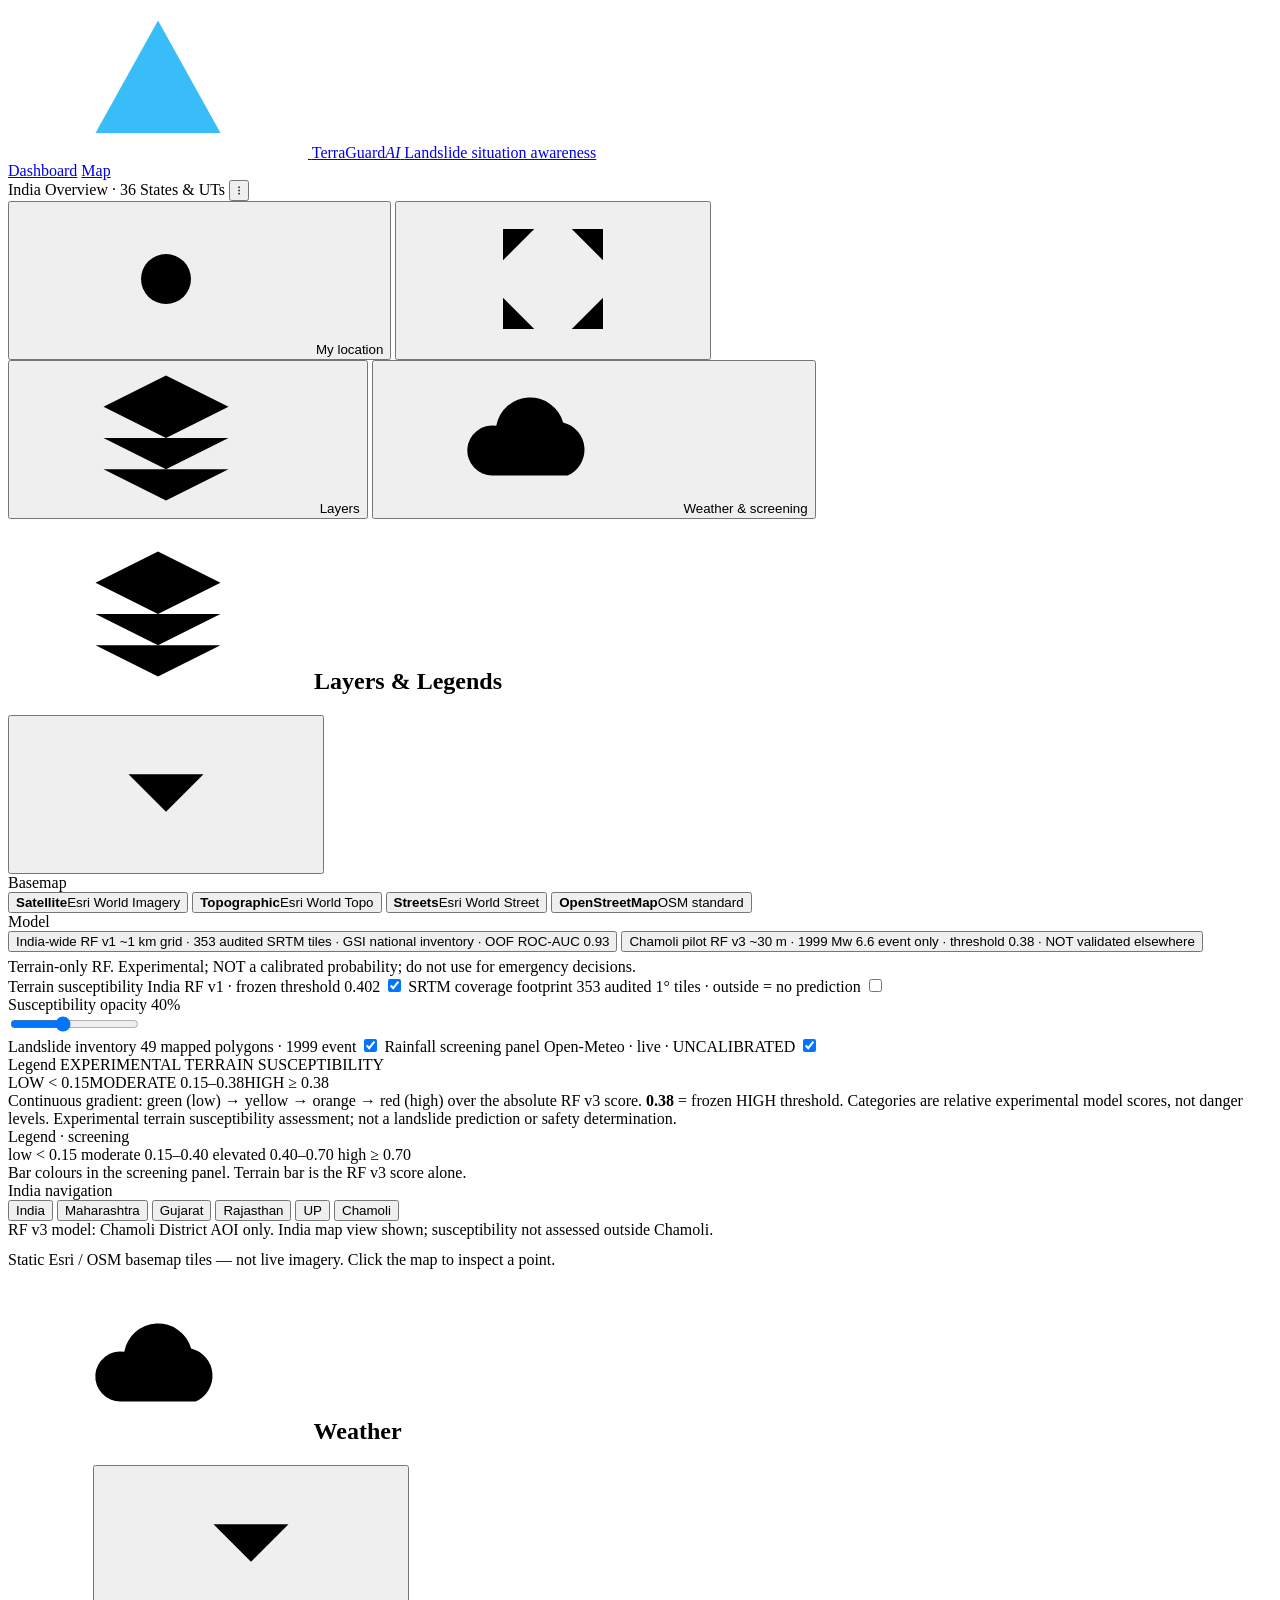
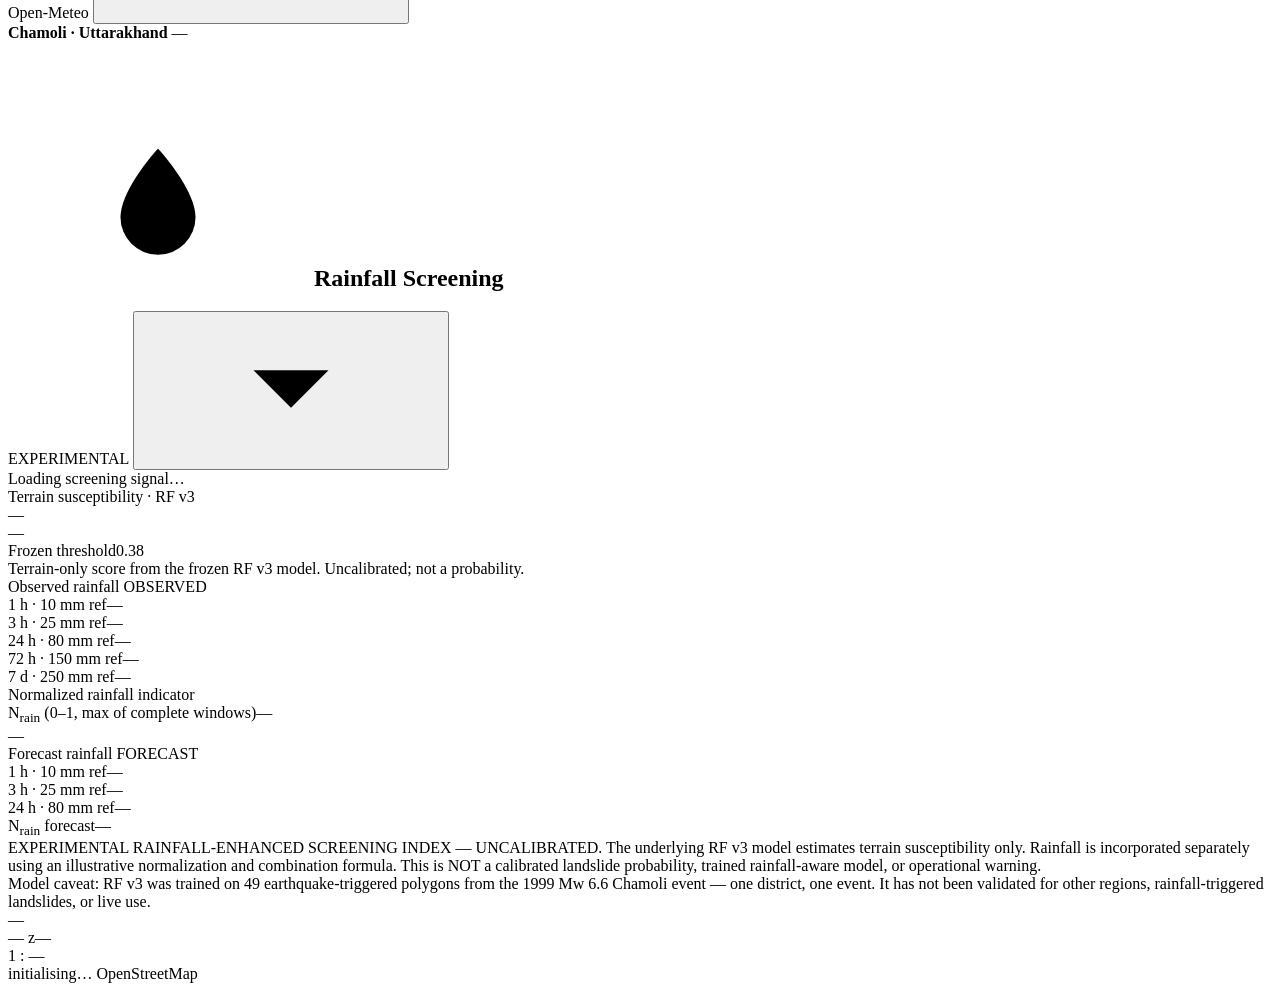
==== commit b033267b: "Fix Render frontend and sync working public app" ====
--- a/public/map.html
+++ b/public/map.html
@@ -4,14 +4,28 @@
   <meta charset="UTF-8">
   <meta name="viewport" content="width=device-width, initial-scale=1.0">
   <meta name="theme-color" content="#060b14">
+  <meta name="description" content="TerraGuardAI — experimental landslide terrain susceptibility and rainfall-enhanced screening for Chamoli, Uttarakhand. Research prototype; not an operational warning system.">
   <title>TerraGuardAI — Map</title>
   <link rel="icon" href="data:image/svg+xml,%3Csvg xmlns='http://www.w3.org/2000/svg' viewBox='0 0 64 64'%3E%3Crect width='64' height='64' rx='14' fill='%23060b14'/%3E%3Cpath d='M10 46 L26 20 L36 36 L42 27 L54 46 Z' fill='%2338bdf8'/%3E%3Cpath d='M26 20 L30 27 L22 27 Z' fill='%23e8eef8'/%3E%3C/svg%3E">
-  <link rel="stylesheet" href="assets/leaflet.css">
-  <link rel="stylesheet" href="assets/terraguard.css">
+  <!-- Self-hosted Leaflet CSS (no CDN) -->
+  <link rel="stylesheet" href="/vendor/leaflet/leaflet.css">
+  <!-- TerraGuardAI stylesheet -->
+  <link rel="stylesheet" href="/style.css">
 </head>
 <body data-page="map">
 
 <div id="app">
+
+  <!-- SVG sprite definitions -->
+  <svg width="0" height="0" style="position:absolute" aria-hidden="true">
+    <symbol id="i-logo" viewBox="0 0 24 24"><path fill="currentColor" d="M12 2 L22 20 H2 Z"/></symbol>
+    <symbol id="i-locate" viewBox="0 0 24 24"><path fill="currentColor" d="M12 8a4 4 0 1 1 0 8 4 4 0 0 1 0-8zm0-6v2m0 16v2M2 12h2m16 0h2"/></symbol>
+    <symbol id="i-expand" viewBox="0 0 24 24"><path fill="currentColor" d="M4 9V4h5M20 9V4h-5M4 15v5h5M20 15v5h-5"/></symbol>
+    <symbol id="i-layers" viewBox="0 0 24 24"><path fill="currentColor" d="M12 2 2 7l10 5 10-5-10-5zM2 17l10 5 10-5M2 12l10 5 10-5"/></symbol>
+    <symbol id="i-cloud" viewBox="0 0 24 24"><path fill="currentColor" d="M6 18a4 4 0 1 1 .6-7.95A5.5 5.5 0 0 1 17.3 9.5 4.5 4.5 0 0 1 18 18H6z"/></symbol>
+    <symbol id="i-chevron" viewBox="0 0 24 24"><path fill="currentColor" d="M6 9l6 6 6-6"/></symbol>
+    <symbol id="i-rain" viewBox="0 0 24 24"><path fill="currentColor" d="M12 2s6 6.5 6 11a6 6 0 1 1-12 0c0-4.5 6-11 6-11z"/></symbol>
+  </svg>
 
   <!-- ══ Top navigation ═══════════════════════════════════════════════════ -->
   <header class="topbar">
@@ -31,7 +45,7 @@
     <div class="area-chip" title="Current study area" id="areaChip">
       <span class="dot"></span>
       <span id="areaChipLabel">India</span>
-      <span class="chip-sub" id="areaChipSub">Overview · 36 States & UTs</span>
+      <span class="chip-sub" id="areaChipSub">Overview · 36 States &amp; UTs</span>
       <button class="area-chip-toggle" aria-label="Switch between India overview and Chamoli view">⁝</button>
     </div>
 
@@ -53,19 +67,18 @@
       <svg aria-hidden="true"><use href="#i-layers"/></svg> Layers
     </button>
     <button class="btn" type="button" data-sheet="info">
-      <svg aria-hidden="true"><use href="#i-cloud"/></svg> Weather & screening
+      <svg aria-hidden="true"><use href="#i-cloud"/></svg> Weather &amp; screening
     </button>
   </div>
 
   <!-- ══ Map stage ═══════════════════════════════════════════════════════ -->
   <main class="map-shell">
-    <div id="map" style="width: 100%; height: 100vh !important; min-height: 500px !important; background: #060a10;" role="application" aria-label="Interactive landslide susceptibility map"></div>
-    <div class="scrim" id="scrim"></div>
+    <div id="map" role="application" aria-label="Interactive landslide susceptibility map"></div>
 
     <!-- ── Left panel: layers, basemaps, legends ─────────────────────── -->
     <aside class="panel panel-left" id="panelLayers" aria-label="Map layers and legends">
       <div class="panel-head">
-        <h2><svg aria-hidden="true"><use href="#i-layers"/></svg> Layers & Legends</h2>
+        <h2><svg aria-hidden="true"><use href="#i-layers"/></svg> Layers &amp; Legends</h2>
         <button class="collapse-btn" type="button" data-collapse="panelLayers" aria-label="Collapse layers panel">
           <svg aria-hidden="true"><use href="#i-chevron"/></svg>
         </button>
@@ -75,7 +88,7 @@
         <section class="section">
           <div class="section-title">Basemap</div>
           <div class="bm-grid" id="bmGrid">
-            <button class="bm-btn active" type="button" data-bm="satellite">
+            <button class="bm-btn" type="button" data-bm="satellite">
               <span class="bm-swatch bm-sat"></span>
               <strong>Satellite</strong><span>Esri World Imagery</span>
             </button>
@@ -87,7 +100,7 @@
               <span class="bm-swatch bm-street"></span>
               <strong>Streets</strong><span>Esri World Street</span>
             </button>
-            <button class="bm-btn" type="button" data-bm="osm">
+            <button class="bm-btn active" type="button" data-bm="osm">
               <span class="bm-swatch bm-osm"></span>
               <strong>OpenStreetMap</strong><span>OSM standard</span>
             </button>
@@ -95,15 +108,40 @@
         </section>
 
         <section class="section">
-          <div class="section-title">Overlays</div>
+          <div class="section-title">Model</div>
+
+          <div class="model-pick" id="modelPick" role="radiogroup" aria-label="RF model selection">
+            <button class="model-btn active" type="button" data-model="india" role="radio" aria-checked="true">
+              <span class="model-btn-title"><span class="dot dot-green"></span> India-wide RF v1</span>
+              <span class="model-btn-sub">~1 km grid · 353 audited SRTM tiles · GSI national inventory · OOF ROC-AUC 0.93</span>
+            </button>
+            <button class="model-btn" type="button" data-model="chamoli" role="radio" aria-checked="false">
+              <span class="model-btn-title"><span class="dot dot-amber"></span> Chamoli pilot RF v3</span>
+              <span class="model-btn-sub">~30 m · 1999 Mw 6.6 event only · threshold 0.38 · NOT validated elsewhere</span>
+            </button>
+          </div>
+          <div class="scr-note" id="modelNote" style="margin-top:6px">
+            Terrain-only RF. Experimental; NOT a calibrated probability; do not use for emergency decisions.
+          </div>
 
           <label class="switch-row" for="tglSusceptibility">
             <span class="sw-text">
               <span class="sw-title">Terrain susceptibility</span>
-              <span class="sw-sub">RF v3 · frozen threshold 0.38</span>
+              <span class="sw-sub" id="susLabel">India RF v1 · frozen threshold 0.402</span>
             </span>
             <span class="switch">
               <input type="checkbox" id="tglSusceptibility" checked>
+              <span class="track"></span>
+            </span>
+          </label>
+
+          <label class="switch-row" for="tglCoverage">
+            <span class="sw-text">
+              <span class="sw-title">SRTM coverage footprint</span>
+              <span class="sw-sub">353 audited 1° tiles · outside = no prediction</span>
+            </span>
+            <span class="switch">
+              <input type="checkbox" id="tglCoverage">
               <span class="track"></span>
             </span>
           </label>
@@ -143,9 +181,9 @@
           <div class="section-title">Legend <span class="tag tag-warn">EXPERIMENTAL TERRAIN SUSCEPTIBILITY</span></div>
           <div class="legend">
             <div class="legend-bar" aria-hidden="true"></div>
-            <div class="legend-ticks"><span>LOW < 0.15</span><span>MODERATE 0.15&ndash;0.38</span><span>HIGH &ge; 0.38</span></div>
+            <div class="legend-ticks"><span>LOW &lt; 0.15</span><span>MODERATE 0.15–0.38</span><span>HIGH ≥ 0.38</span></div>
             <div class="legend-note">
-              Continuous gradient: green (low) -> yellow -> orange -> red (high) over the absolute RF v3 score.
+              Continuous gradient: green (low) → yellow → orange → red (high) over the absolute RF v3 score.
               <strong>0.38</strong> = frozen HIGH threshold. Categories are relative experimental model scores, not danger levels.
               Experimental terrain susceptibility assessment; not a landslide prediction or safety determination.
             </div>
@@ -156,10 +194,10 @@
           <div class="section-title">Legend · screening</div>
           <div class="legend">
             <div class="legend-swatches">
-              <span><i class="sw sw-low"></i> low < 0.15</span>
+              <span><i class="sw sw-low"></i> low &lt; 0.15</span>
               <span><i class="sw sw-mod"></i> moderate 0.15–0.40</span>
               <span><i class="sw sw-elev"></i> elevated 0.40–0.70</span>
-              <span><i class="sw sw-high"></i> high &ge; 0.70</span>
+              <span><i class="sw sw-high"></i> high ≥ 0.70</span>
             </div>
             <div class="legend-note">Bar colours in the screening panel. Terrain bar is the RF v3 score alone.</div>
           </div>
@@ -176,7 +214,7 @@
             <button class="state-btn" data-state="chamoli" title="Chamoli · Chamoli">Chamoli</button>
           </div>
           <div class="state-note">RF v3 model: Chamoli District AOI only. India map view shown; susceptibility not assessed outside Chamoli.</div>
-        </div>
+        </section>
 
         <div class="scr-note" style="margin-top:12px;">
           Static Esri / OSM basemap tiles — not live imagery. Click the map to inspect a point.
@@ -343,7 +381,7 @@
         <span class="dot" id="sbStatusDot"></span>
         <span class="trunc" id="sbStatus">initialising…</span>
         <span class="sb-sep"></span>
-        <span class="trunc" id="sbBasemap">Esri World Imagery</span>
+        <span class="trunc" id="sbBasemap">OpenStreetMap</span>
       </div>
     </footer>
   </main>
@@ -351,7 +389,9 @@
   <div class="toast-wrap" id="toastWrap" aria-live="polite"></div>
 </div>
 
-<script src="assets/leaflet.js"></script>
-<script src="assets/terraguard.js"></script>
+<!-- Self-hosted Leaflet JS (no CDN) -->
+<script src="/vendor/leaflet/leaflet.js"></script>
+<!-- TerraGuardAI application -->
+<script src="/app.js"></script>
 </body>
-</html>+</html>
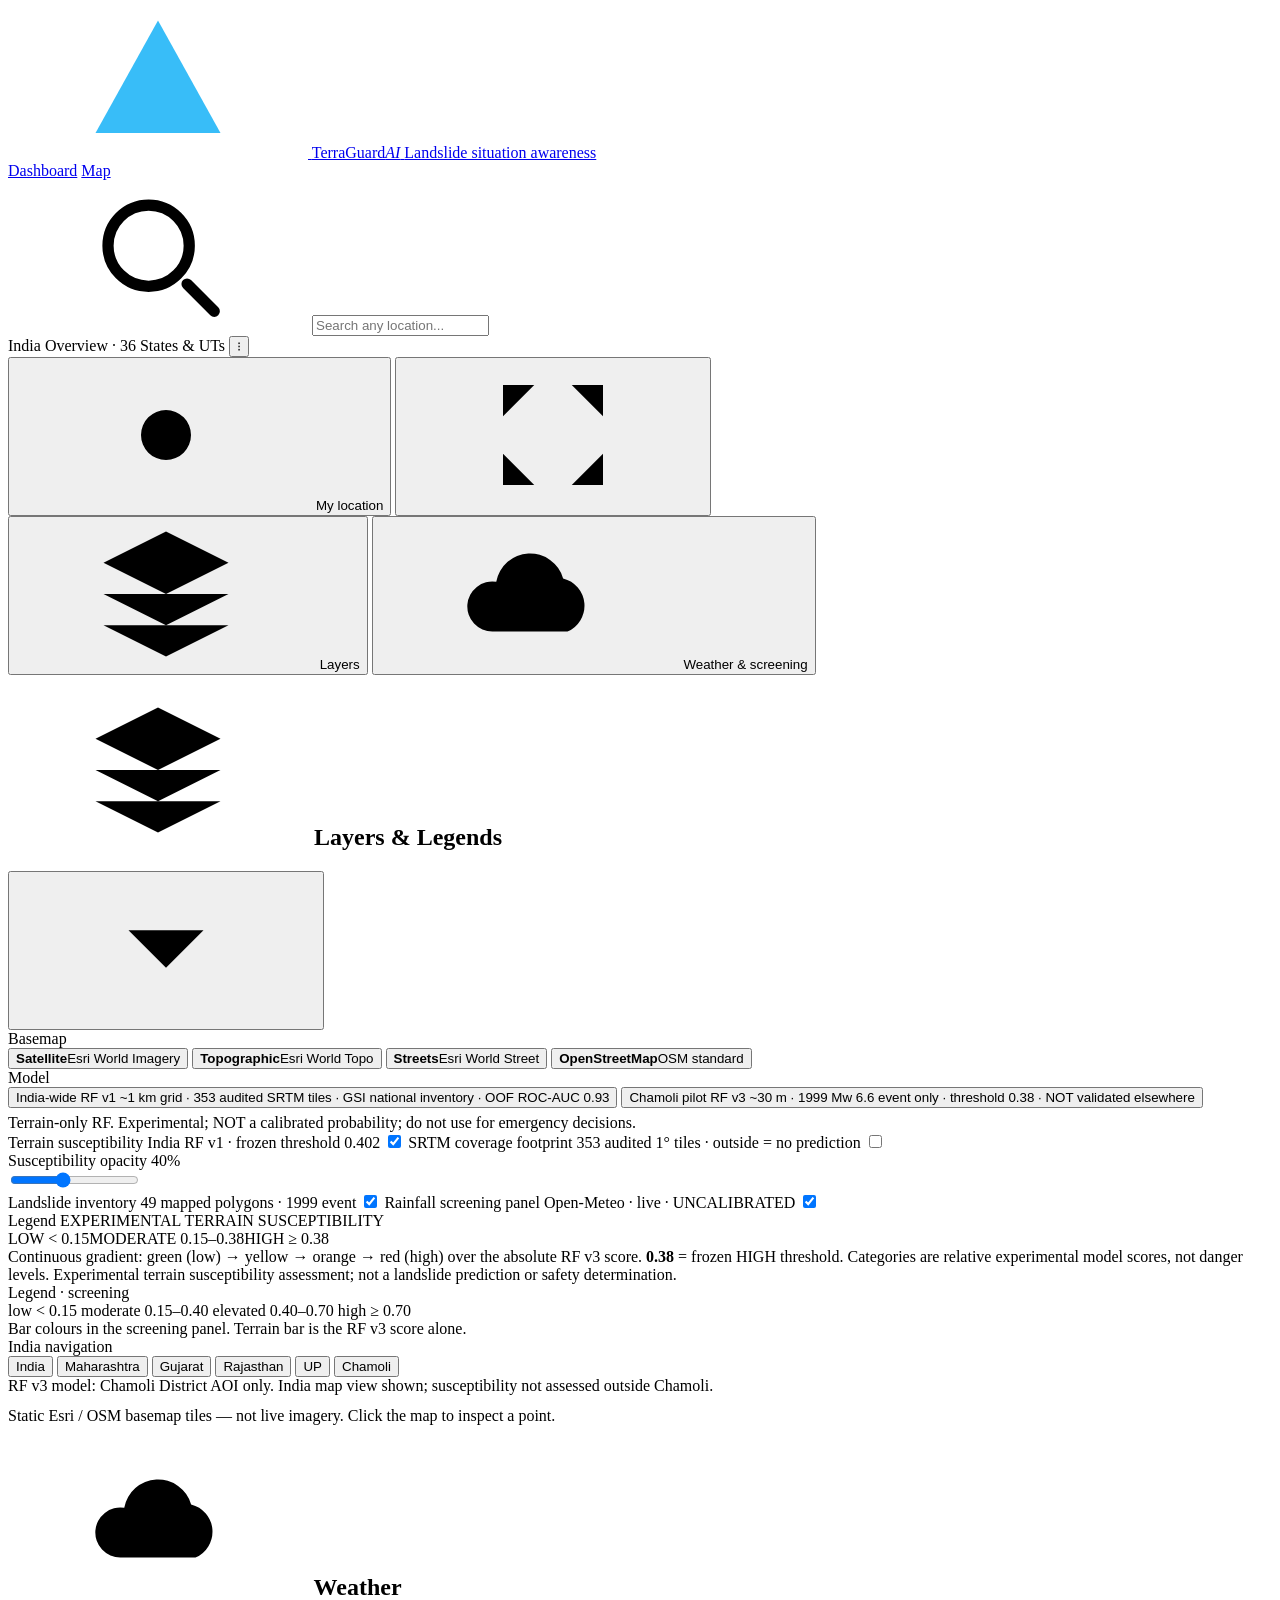
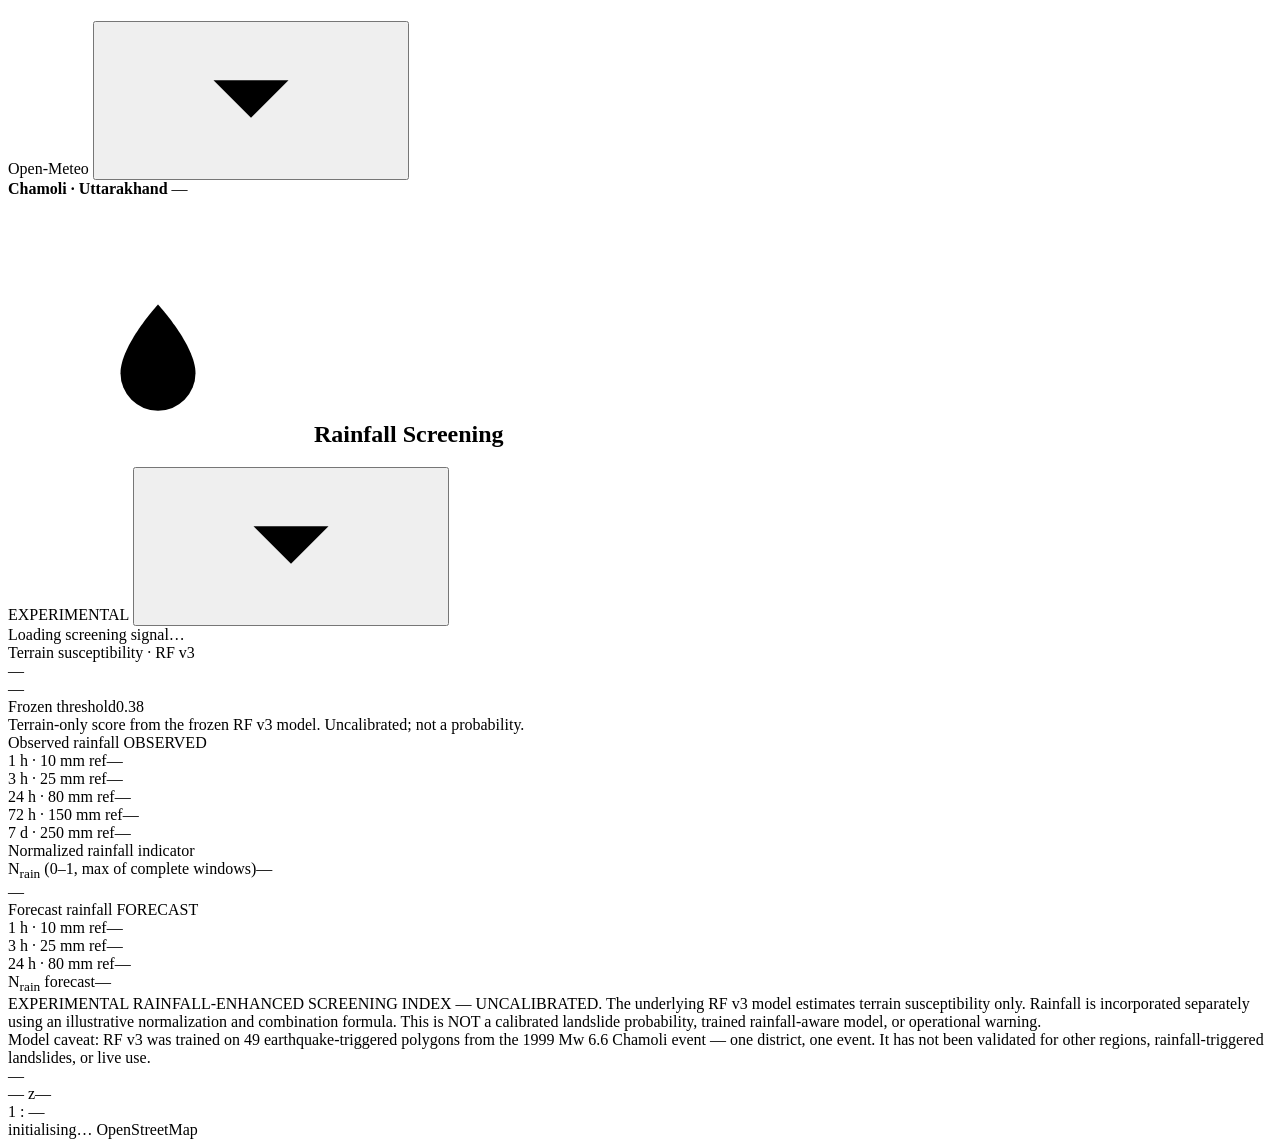
==== commit 88640123: "feat(map): add location search and polish controls" ====
--- a/public/map.html
+++ b/public/map.html
@@ -25,6 +25,8 @@
     <symbol id="i-cloud" viewBox="0 0 24 24"><path fill="currentColor" d="M6 18a4 4 0 1 1 .6-7.95A5.5 5.5 0 0 1 17.3 9.5 4.5 4.5 0 0 1 18 18H6z"/></symbol>
     <symbol id="i-chevron" viewBox="0 0 24 24"><path fill="currentColor" d="M6 9l6 6 6-6"/></symbol>
     <symbol id="i-rain" viewBox="0 0 24 24"><path fill="currentColor" d="M12 2s6 6.5 6 11a6 6 0 1 1-12 0c0-4.5 6-11 6-11z"/></symbol>
+    <symbol id="i-search" viewBox="0 0 24 24"><path fill="none" stroke="currentColor" stroke-width="1.8" stroke-linecap="round" stroke-linejoin="round" d="M21 21l-4.35-4.35M17 10.5a6.5 6.5 0 1 1-13 0 6.5 6.5 0 0 1 13 0z"/></symbol>
+    <symbol id="i-close" viewBox="0 0 24 24"><path fill="none" stroke="currentColor" stroke-width="1.8" stroke-linecap="round" d="M6 6l12 12M18 6l-12 12"/></symbol>
   </svg>
 
   <!-- ══ Top navigation ═══════════════════════════════════════════════════ -->
@@ -41,6 +43,15 @@
       <a class="navlink" data-nav="dashboard" href="/">Dashboard</a>
       <a class="navlink" data-nav="map" href="/map.html">Map</a>
     </nav>
+
+    <div class="search" id="searchWrap" role="search">
+      <svg class="search-icon" aria-hidden="true"><use href="#i-search"/></svg>
+      <input class="search-input" id="searchInput" type="text" placeholder="Search any location..." autocomplete="off" autocorrect="off" spellcheck="false" autocapitalize="none" enterkeyhint="search" aria-label="Search any location or address">
+      <button class="search-clear" id="searchClear" type="button" hidden aria-label="Clear search" title="Clear search">
+        <svg aria-hidden="true"><use href="#i-close"/></svg>
+      </button>
+      <div class="search-dropdown" id="searchDropdown" role="listbox" aria-label="Search results" hidden></div>
+    </div>
 
     <div class="area-chip" title="Current study area" id="areaChip">
       <span class="dot"></span>
